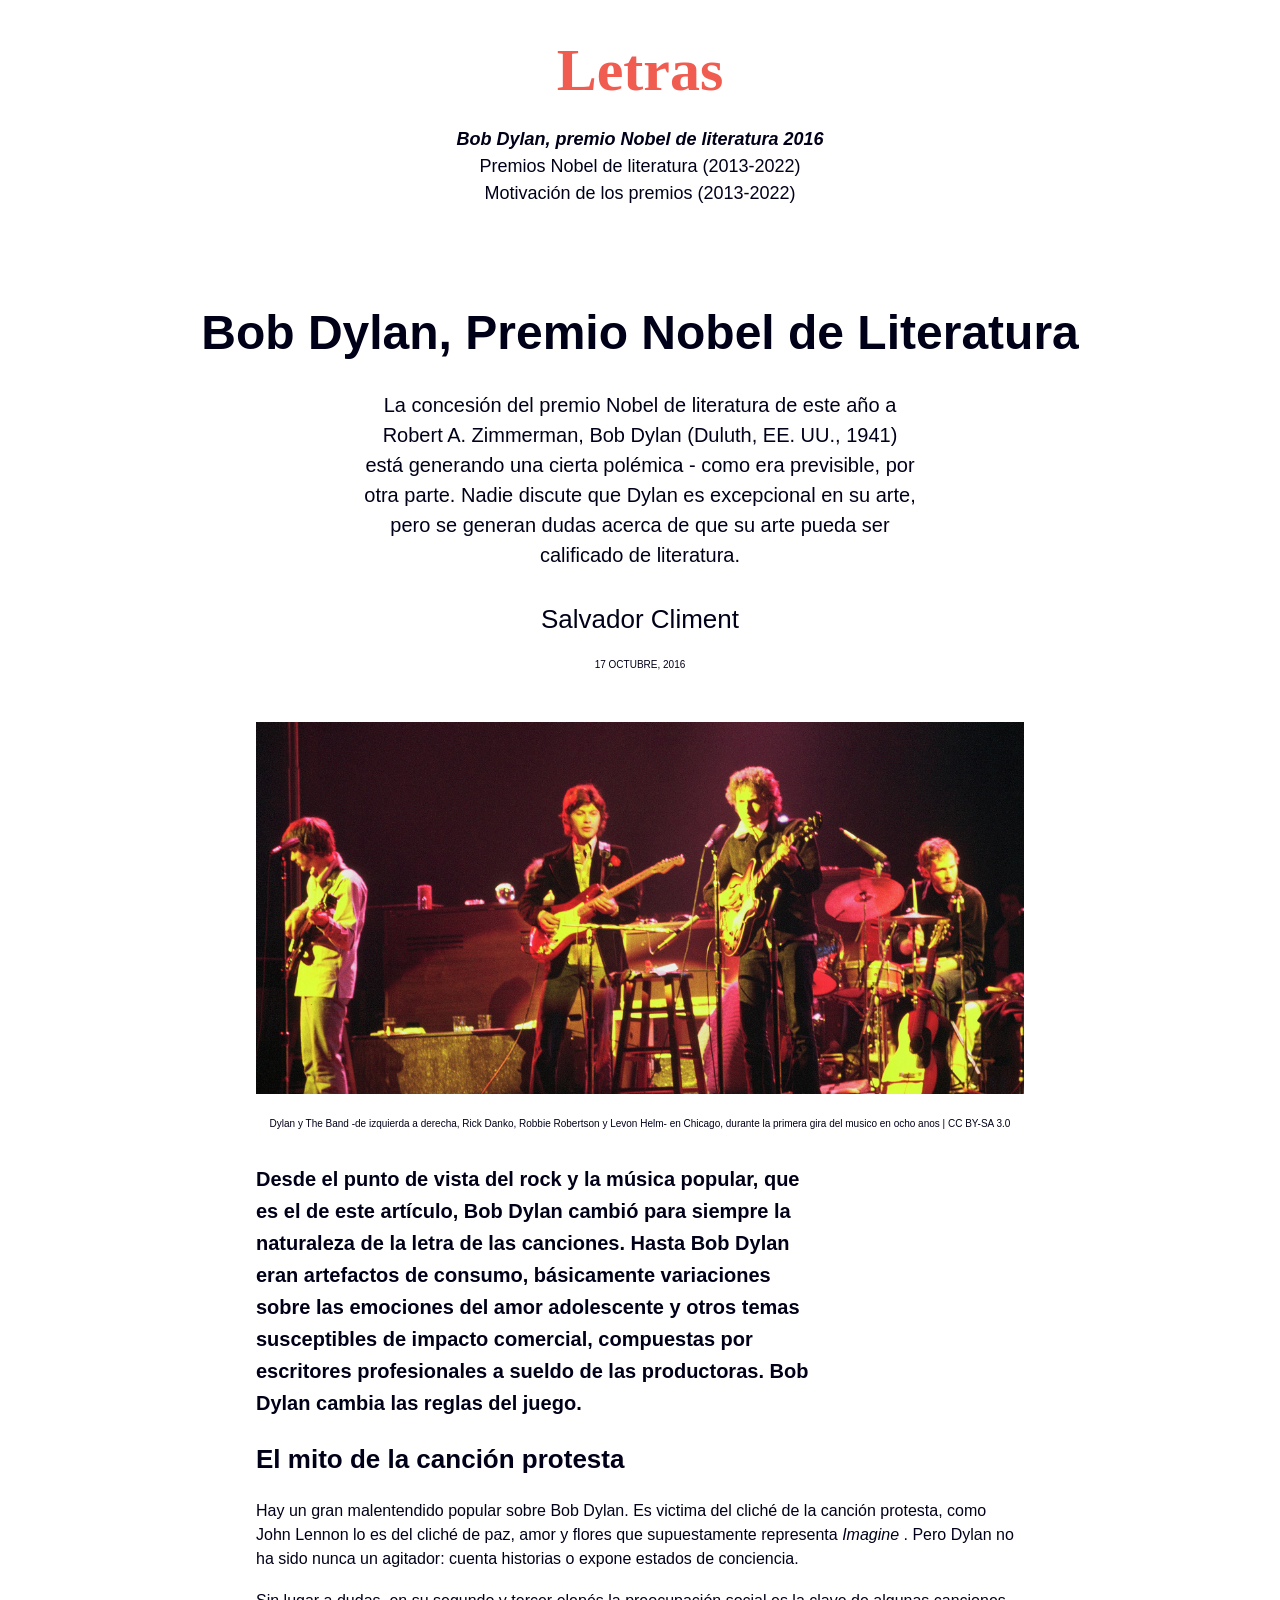
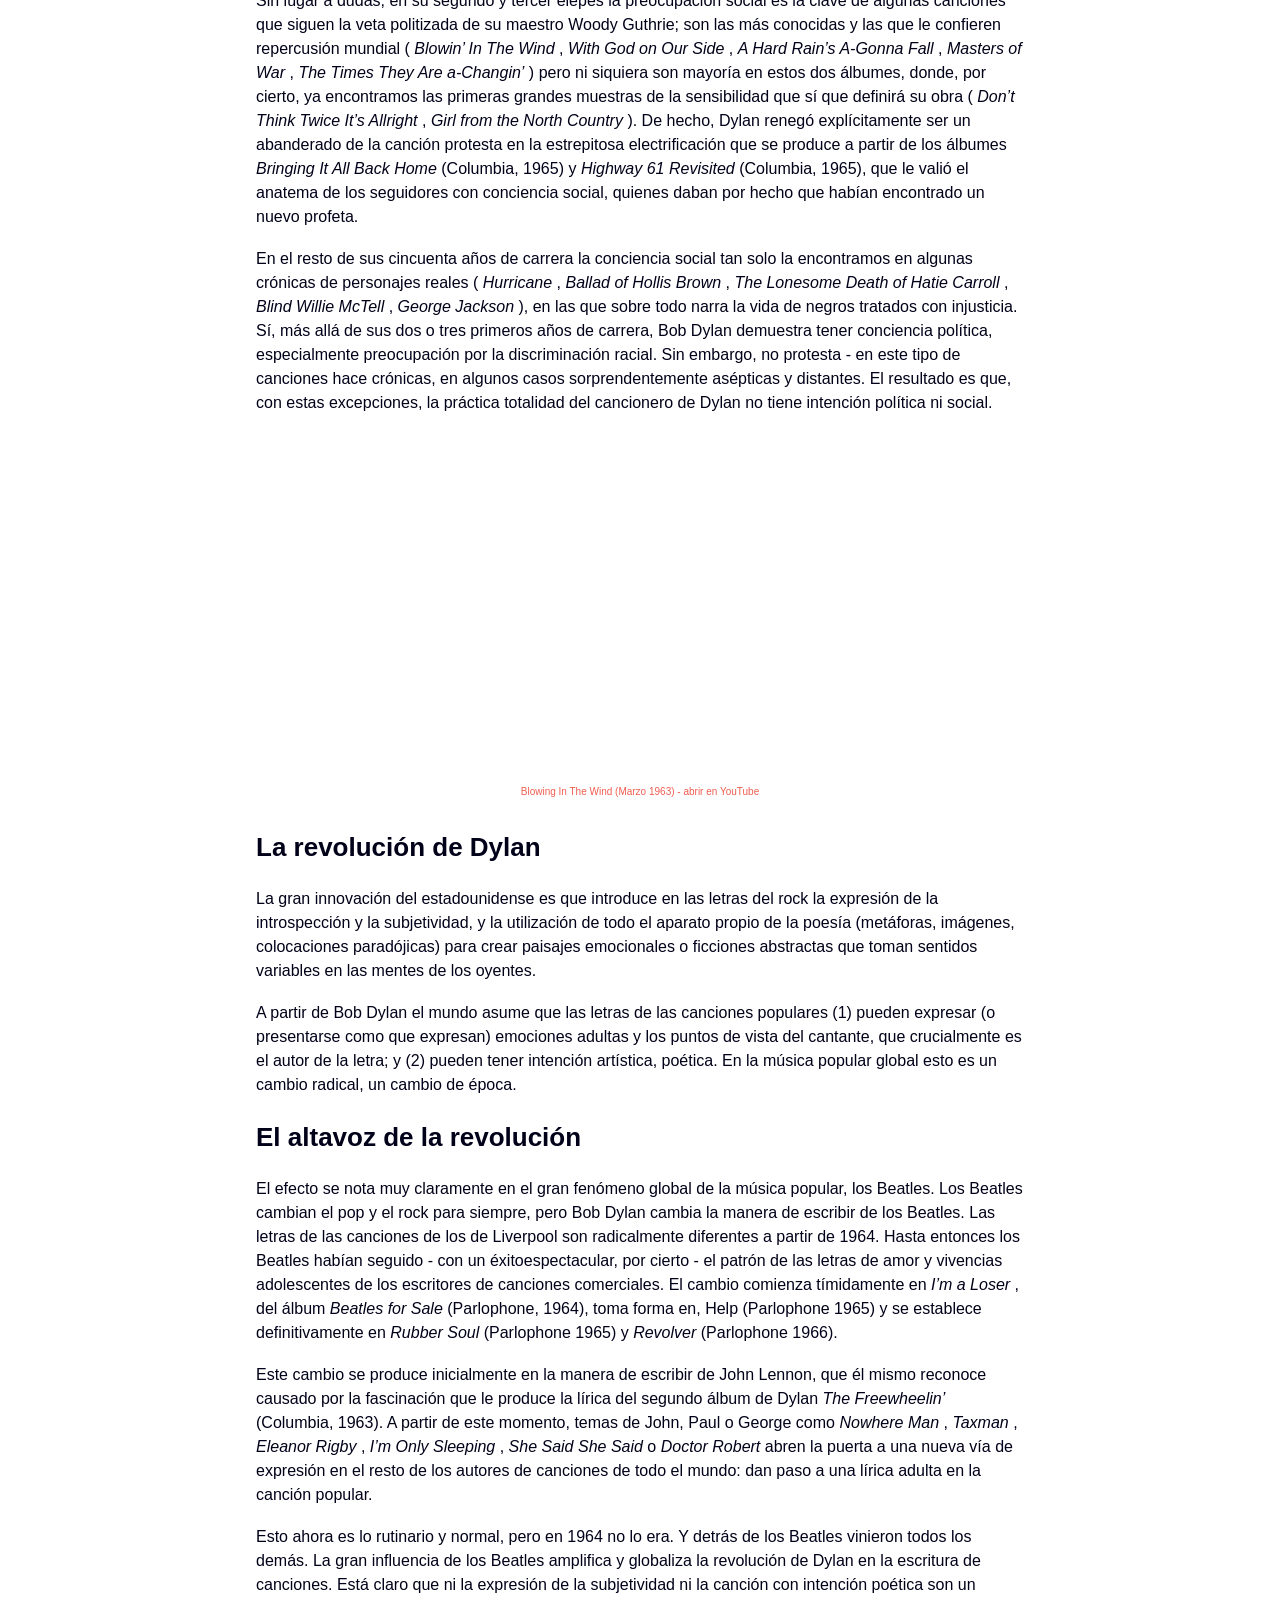
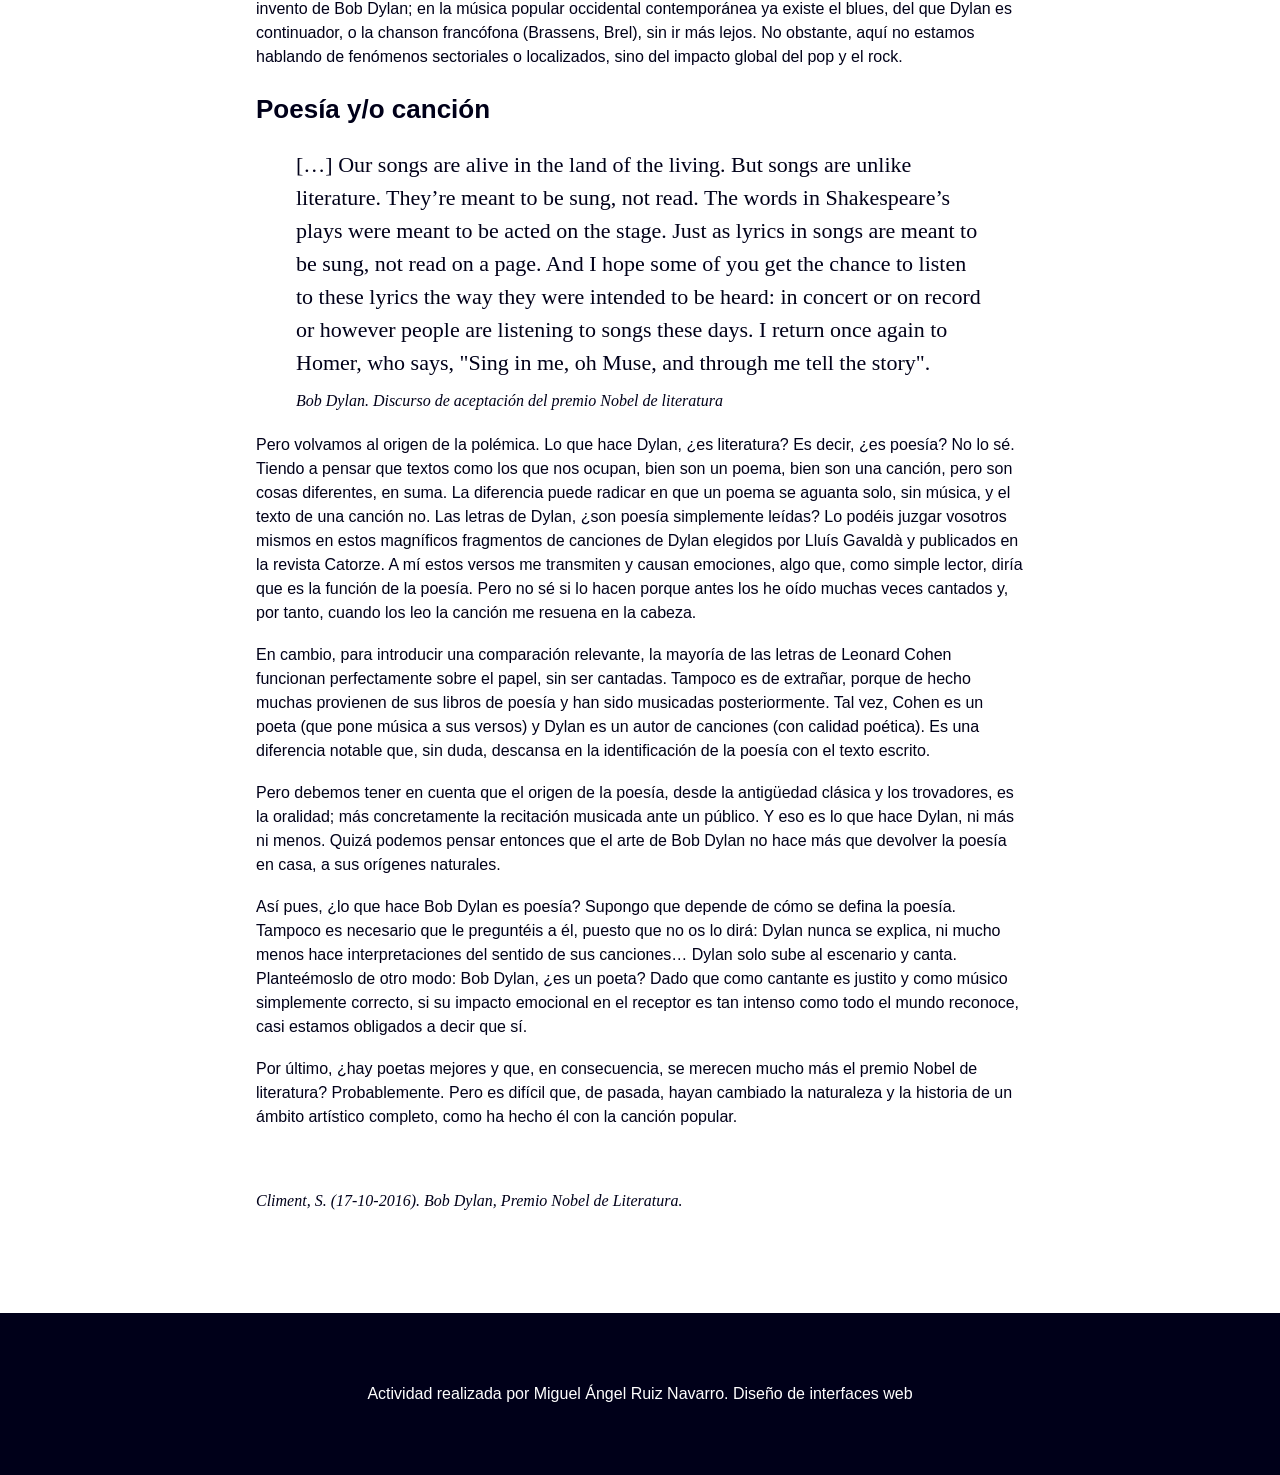
==== index.html @ 5be95d7d "Fix HTML syntax issues in index.html" ====
<!DOCTYPE html>
<html lang="es">
    <head>
        <meta charset="utf-8">
        <meta content="width=device-width, initial-scale=1.0" name="viewport">
        <title>Bob Dylan premio nobel de literatura</title>
        <link href="stylos.css" rel="stylesheet">
    </head>
    <body class="articulo">
        <header>
            <h1>
                <a href="index.html">Letras</a>
            </h1>

            <nav>
                <ul>
                    <li>
                        <a aria-current="page" class="activo" href="index.html">
                            Bob Dylan, premio Nobel de literatura 2016
                        </a>
                    </li>
                    <li>
                        <a href="listado-nobel-literatura.html">
                            Premios Nobel de literatura (2013-2022)
                        </a>
                    </li>
                    <li>
                        <a href="motivacion-premios.html">
                            Motivación de los premios (2013-2022)
                        </a>
                    </li>
                </ul>
            </nav>

            <h2>Bob Dylan, Premio Nobel de Literatura</h2>
        </header>

        <main>
            <p class="entradilla">
                La concesión del premio Nobel de literatura de este año a Robert A. Zimmerman, Bob
                Dylan (Duluth, EE. UU., 1941) está generando una cierta polémica  - como era
                previsible, por otra parte. Nadie discute que Dylan es excepcional en su arte, pero
                se generan dudas acerca de que su arte pueda ser calificado de literatura.
            </p>

            <p class="autor">
                Salvador Climent <time datetime="2016-10-17">17 octubre, 2016</time>
            </p>

            <img
                alt="Dylan y The Band"
                height="553"
                src="materiales1/img/Bob-Dylan-and-The-Band-1974.jpg"
                width="1140"
            >

            <p class="pie-media">
                Dylan y The Band -de izquierda a derecha, Rick Danko, Robbie Robertson y Levon Helm-
                en Chicago, durante la primera gira del musico en ocho anos | CC BY-SA 3.0
            </p>

            <p class="destacado">
                Desde el punto de vista del rock y la música popular, que es el de este artículo,
                Bob Dylan cambió para siempre la naturaleza de la letra de las canciones. Hasta Bob
                Dylan eran artefactos de consumo, básicamente variaciones sobre las emociones del
                amor adolescente y otros temas susceptibles de impacto comercial, compuestas por
                escritores profesionales a sueldo de las productoras. Bob Dylan cambia las reglas
                del juego.
            </p>

            <h2>El mito de la canción protesta</h2>

            <p>
                Hay un gran malentendido popular sobre Bob Dylan. Es victima del cliché de la
                canción protesta, como John Lennon lo es del cliché de paz, amor y flores que
                supuestamente representa <em>Imagine</em> . Pero Dylan no ha sido nunca un agitador:
                cuenta historias o expone estados de conciencia.
            </p>

            <p>
                Sin lugar a dudas, en su segundo y tercer elepés la preocupación social es la clave
                de algunas canciones que siguen la veta politizada de su maestro Woody Guthrie; son
                las más conocidas y las que le confieren repercusión mundial ( <em>Blowin’ In The
                Wind</em> , <em>With God on Our Side</em> , <em>A Hard Rain’s A-Gonna Fall</em> ,
                <em>Masters of War</em> , <em>The Times They Are a-Changin’</em> ) pero ni siquiera
                son mayoría en estos dos álbumes, donde, por cierto, ya encontramos las primeras
                grandes muestras de la sensibilidad que sí que definirá su obra ( <em>Don’t Think
                Twice It’s Allright</em> , <em>Girl from the North Country</em> ). De hecho, Dylan
                renegó explícitamente ser un abanderado de la canción protesta en la estrepitosa
                electrificación que se produce a partir de los álbumes <em>Bringing It All Back
                Home</em> (Columbia, 1965) y <em>Highway 61 Revisited</em> (Columbia, 1965), que le
                valió el anatema de los seguidores con conciencia social, quienes daban por hecho
                que habían encontrado un nuevo profeta.
            </p>

            <p>
                En el resto de sus cincuenta años de carrera la conciencia social tan solo la
                encontramos en algunas crónicas de personajes reales ( <em>Hurricane</em> ,
                <em>Ballad of Hollis Brown</em> , <em>The Lonesome Death of Hatie Carroll</em> ,
                <em>Blind Willie McTell</em> , <em>George Jackson</em> ), en las que sobre todo
                narra la vida de negros tratados con injusticia. Sí, más allá de sus dos o tres
                primeros años de carrera, Bob Dylan demuestra tener conciencia política,
                especialmente preocupación por la discriminación racial. Sin embargo, no protesta  -
                en este tipo de canciones hace crónicas, en algunos casos sorprendentemente
                asépticas y distantes. El resultado es que, con estas excepciones, la práctica
                totalidad del cancionero de Dylan no tiene intención política ni social.
            </p>

            <iframe
                allow="accelerometer; autoplay; clipboard-write; encrypted-media; gyroscope; picture-in-picture; web-share"
                allowfullscreen=""
                style="border: none;"
                height="315"
                referrerpolicy="strict-origin-when-cross-origin"
                src="https://www.youtube.com/embed/vWwgrjjIMXA"
                title="Blowing In The Wind (Marzo 1963)"
                width="560"
            >
            </iframe>

            <p class="pie-media">
                <a href="https://youtu.be/vWwgrjjIMXA">
                    Blowing In The Wind (Marzo 1963) - abrir en YouTube
                </a>
            </p>

            <h2>La revolución de Dylan</h2>

            <p>
                La gran innovación del estadounidense es que introduce en las letras del rock la
                expresión de la introspección y la subjetividad, y la utilización de todo el aparato
                propio de la poesía (metáforas, imágenes, colocaciones paradójicas) para crear
                paisajes emocionales o ficciones abstractas que toman sentidos variables en las
                mentes de los oyentes.
            </p>

            <p>
                A partir de Bob Dylan el mundo asume que las letras de las canciones populares (1)
                pueden expresar (o presentarse como que expresan) emociones adultas y los puntos de
                vista del cantante, que crucialmente es el autor de la letra; y (2) pueden tener
                intención artística, poética. En la música popular global esto es un cambio radical,
                un cambio de época.
            </p>

            <h2>El altavoz de la revolución</h2>

            <p>
                El efecto se nota muy claramente en el gran fenómeno global de la música popular,
                los Beatles. Los Beatles cambian el pop y el rock para siempre, pero Bob Dylan
                cambia la manera de escribir de los Beatles. Las letras de las canciones de los de
                Liverpool son radicalmente diferentes a partir de 1964. Hasta entonces los Beatles
                habían seguido  - con un éxitoespectacular, por cierto -  el patrón de las letras de
                amor y vivencias adolescentes de los escritores de canciones comerciales. El cambio
                comienza tímidamente en <em>I’m a Loser</em> , del álbum <em>Beatles for Sale</em>
                (Parlophone, 1964), toma forma en, Help (Parlophone 1965) y se establece
                definitivamente en <em>Rubber Soul</em> (Parlophone 1965) y <em>Revolver</em>
                (Parlophone 1966).
            </p>

            <p>
                Este cambio se produce inicialmente en la manera de escribir de John Lennon, que él
                mismo reconoce causado por la fascinación que le produce la lírica del segundo álbum
                de Dylan <em>The Freewheelin’</em> (Columbia, 1963). A partir de este momento, temas
                de John, Paul o George como <em>Nowhere Man</em> , <em>Taxman</em> , <em>Eleanor
                Rigby</em> , <em>I’m Only Sleeping</em> , <em>She Said She Said</em> o <em>Doctor
                Robert</em> abren la puerta a una nueva vía de expresión en el resto de los autores
                de canciones de todo el mundo: dan paso a una lírica adulta en la canción popular.
            </p>

            <p>
                Esto ahora es lo rutinario y normal, pero en 1964 no lo era. Y detrás de los Beatles
                vinieron todos los demás. La gran influencia de los Beatles amplifica y globaliza la
                revolución de Dylan en la escritura de canciones. Está claro que ni la expresión de
                la subjetividad ni la canción con intención poética son un invento de Bob Dylan; en
                la música popular occidental contemporánea ya existe el blues, del que Dylan es
                continuador, o la chanson francófona (Brassens, Brel), sin ir más lejos. No
                obstante, aquí no estamos hablando de fenómenos sectoriales o localizados, sino del
                impacto global del pop y el rock.
            </p>

            <h2>Poesía y/o canción</h2>

            <p class="cita">
                […] Our songs are alive in the land of the living. But songs are unlike literature.
                They’re meant to be sung, not read. The words in Shakespeare’s plays were meant to
                be acted on the stage. Just as lyrics in songs are meant to be sung, not read on a
                page. And I hope some of you get the chance to listen to these lyrics the way they
                were intended to be heard: in concert or on record or however people are listening
                to songs these days. I return once again to Homer, who says, "Sing in me, oh Muse,
                and through me tell the story".
            </p>

            <p class="firma-cita">
                Bob Dylan. Discurso de aceptación del premio Nobel de literatura
            </p>

            <p>
                Pero volvamos al origen de la polémica. Lo que hace Dylan, ¿es literatura? Es decir,
                ¿es poesía? No lo sé. Tiendo a pensar que textos como los que nos ocupan, bien son
                un poema, bien son una canción, pero son cosas diferentes, en suma. La diferencia
                puede radicar en que un poema se aguanta solo, sin música, y el texto de una canción
                no. Las letras de Dylan, ¿son poesía simplemente leídas? Lo podéis juzgar vosotros
                mismos en estos magníficos fragmentos de canciones de Dylan elegidos por Lluís
                Gavaldà y publicados en la revista Catorze. A mí estos versos me transmiten y causan
                emociones, algo que, como simple lector, diría que es la función de la poesía. Pero
                no sé si lo hacen porque antes los he oído muchas veces cantados y, por tanto,
                cuando los leo la canción me resuena en la cabeza.
            </p>

            <p>
                En cambio, para introducir una comparación relevante, la mayoría de las letras de
                Leonard Cohen funcionan perfectamente sobre el papel, sin ser cantadas. Tampoco es
                de extrañar, porque de hecho muchas provienen de sus libros de poesía y han sido
                musicadas posteriormente. Tal vez, Cohen es un poeta (que pone música a sus versos)
                y Dylan es un autor de canciones (con calidad poética). Es una diferencia notable
                que, sin duda, descansa en la identificación de la poesía con el texto escrito.
            </p>

            <p>
                Pero debemos tener en cuenta que el origen de la poesía, desde la antigüedad clásica
                y los trovadores, es la oralidad; más concretamente la recitación musicada ante un
                público. Y eso es lo que hace Dylan, ni más ni menos. Quizá podemos pensar entonces
                que el arte de Bob Dylan no hace más que devolver la poesía en casa, a sus orígenes
                naturales.
            </p>

            <p>
                Así pues, ¿lo que hace Bob Dylan es poesía? Supongo que depende de cómo se defina la
                poesía. Tampoco es necesario que le preguntéis a él, puesto que no os lo dirá: Dylan
                nunca se explica, ni mucho menos hace interpretaciones del sentido de sus canciones…
                Dylan solo sube al escenario y canta. Planteémoslo de otro modo: Bob Dylan, ¿es un
                poeta? Dado que como cantante es justito y como músico simplemente correcto, si su
                impacto emocional en el receptor es tan intenso como todo el mundo reconoce, casi
                estamos obligados a decir que sí.
            </p>

            <p>
                Por último, ¿hay poetas mejores y que, en consecuencia, se merecen mucho más el
                premio Nobel de literatura? Probablemente. Pero es difícil que, de pasada, hayan
                cambiado la naturaleza y la historia de un ámbito artístico completo, como ha hecho
                él con la canción popular.
            </p>

            <p class="referencia">
                Climent, S. (17-10-2016). Bob Dylan, Premio Nobel de Literatura.
            </p>
        </main>

        <footer>
            <p>Actividad realizada por Miguel Ángel Ruiz Navarro. Diseño de interfaces web</p>
        </footer>
    </body>
</html>
---- stylos.css ----
/* Letras. Hoja comun para los tres HTML.
   Colores y tipografias indicados en textos1.pdf. */
* { box-sizing: border-box; }
/*Aqui se ponen las variables de color para poder utilizarlo en el desarrollo del css y si hay que cambiarlo se hace solo aqui
*/
:root {
  --tinta: rgb(0, 0, 25);
  --coral: rgb(240, 93, 80);
  --gris: rgba(0, 0, 25, .5);
}
/* Aqui se configuran los estilos generales de la pagina dentro del cuerpo*/
body {
  margin: 0;
  color: var(--tinta);
  background: white;
  font-family: Helvetica, Arial, sans-serif;
  font-size: 20px;
}
/* Aqui se configuran los hipervinculos dandole color y tamaño*/
a { color: var(--coral); text-decoration: none; }
a:hover { color: rgba(240, 93, 80, .5); }
a:focus-visible { outline: 2px solid var(--coral); outline-offset: 4px; }
/* Cabecera y menu compartidos. estilos para la cabecera  incluyendo la estructura , tipografia y los menus de navegacion
 comunes de las 3 paginas html */
header { text-align: center; padding: 36px 20px 0; }
header h1 {
  font-family: Georgia, 'Times New Roman', Times, serif;
  font-size: 60px;
  margin: 0 0 24px;
  line-height: 1.15;
  color: var(--coral);
}
header nav ul { list-style: none; margin: 0; padding: 0; }
header nav li { margin: 6px 0; font-size: 18px; }
header nav a { color: var(--tinta); }
header nav a:hover { color: rgba(0, 0, 25, .5); }
header nav .activo { font-weight: 700; font-style: italic; }
header h2 { font-size: 48px; margin: 100px 0 28px; line-height: 1.2; }
header p { margin: 0 0 26px; }
header p:last-child { font-size: 12px; margin-bottom: 0; }
/* Columna central: 60% en escritorio, con limite de lectura. */
main { width: 60%; max-width: 1140px; margin: 58px auto 0; }
.fuente { font-size: 16px; text-align: center; margin: 54px 0 0; }
/* Pie en el flujo, nunca fijo ni superpuesto al texto. */
footer {
  margin-top: 100px;
  padding: 72px 20px;
  color: white;
  background: var(--tinta);
  font-size: 16px;
  text-align: center;
}
footer p { margin: 0; }
footer a { color: white; }
footer a:hover { color: var(--coral); }
footer .credito-icono { font-size: 12px; margin-top: 28px; }
/* Listado. El primer elemento de cada lista es el idioma. */
.listado main nav { width: 590px; max-width: 100%; margin: auto; }
.listado main ul { margin: 0; padding-left: 78px; list-style: square; }
.listado main li { margin: 10px 0; }
.listado main li strong { font-size: 26px; color: var(--gris); }
.listado main li:first-child {
  position: relative;
  list-style: none;
  margin-left: -40px;
  color: var(--gris);
  font-size: 26px;
  font-weight: 700;
}
/* Se usa el icono ORIGINAL incluido en el ZIP, no una imitacion. */
.listado main li:first-child::before {
  content: '';
  position: absolute;
  left: -38px;
  top: 0;
  width: 30px;
  height: 25px;
  background: url('materiales1/img/idioma.png') center / contain no-repeat;
}
.listado .fuente { margin-top: 58px; }
/* Motivaciones: nombre sans-serif; solo la cita cambia a serifa. */
.motivaciones main h3 { font-size: 26px; margin: 28px 0; }
.motivaciones main h3:first-child { margin-top: 0; }
.motivaciones main h3 + p { margin: 0 0 28px 40px; line-height: 1.45; }
.motivaciones main strong { color: var(--gris); font-size: 26px; }
q { font-size: 24px; font-family: Georgia, 'Times New Roman', Times, serif; font-style: italic; quotes: '«' '»'; }
/* Articulo: entrada corta, foto en proporcion real y cuerpo normal. */
.articulo main { margin-top: 22px; font-size: 16px; line-height: 1.5; }
.articulo main p { margin: 0 0 18px; }
.articulo .entradilla { width: 72%; margin: 0 auto 30px; font-size: 20px; text-align: center; }
.articulo .autor { text-align: center; font-size: 26px; margin: 0 auto 50px; }
.autor time { display: block; font-size: 10px; text-transform: uppercase; margin-top: 18px; }
.articulo main img { display: block; width: 100%; height: auto; }
.articulo main .pie-media { font-size: 10px; text-align: center; margin: 22px 0 32px; }
.articulo main .destacado { font-size: 20px; font-weight: 700; width: 74%; line-height: 1.6; }
.articulo main h2 { font-size: 26px; line-height: 1.3; margin: 24px 0 22px; }
.articulo iframe { display: block; width: 560px; max-width: 100%; height: auto; aspect-ratio: 16 / 9; border: 0; margin: 32px auto 0; }
.articulo main .cita { margin: 0 40px 10px; font-family: Georgia, 'Times New Roman', Times, serif; font-size: 22px; }
.articulo main .firma-cita { margin: 0 40px 20px; font-family: Georgia, 'Times New Roman', Times, serif; font-style: italic; }
.articulo main .referencia { margin-top: 60px; font-family: Georgia, 'Times New Roman', Times, serif; font-style: italic; }
/* Adaptacion a movil: no reduce el texto a una miniatura. */
@media (max-width: 900px) {
  body { font-size: 16px; }
  q { font-size: 18px; }
  header { padding-top: 24px; }
  header h1 { font-size: 46px; }
  header nav li { font-size: 14px; }
  header h2 { font-size: 32px; margin-top: 64px; }
  main { width: calc(100% - 40px); margin-top: 40px; }
  .motivaciones main h3 { font-size: 22px; }
  .motivaciones main strong, .listado main li strong, .listado main li:first-child { font-size: 20px; }
  .articulo .entradilla, .articulo main .destacado { width: 100%; font-size: 18px; }
  .articulo main .cita { font-size: 18px; margin-left: 16px; margin-right: 16px; }
  footer { font-size: 13px; padding: 40px 20px; margin-top: 70px; }
}
@media (max-width: 420px) {
  header h2 { font-size: 27px; }
  .motivaciones main h3 + p { margin-left: 16px; }
  .listado main ul { padding-left: 48px; }
  .listado main li:first-child { margin-left: -12px; }
}
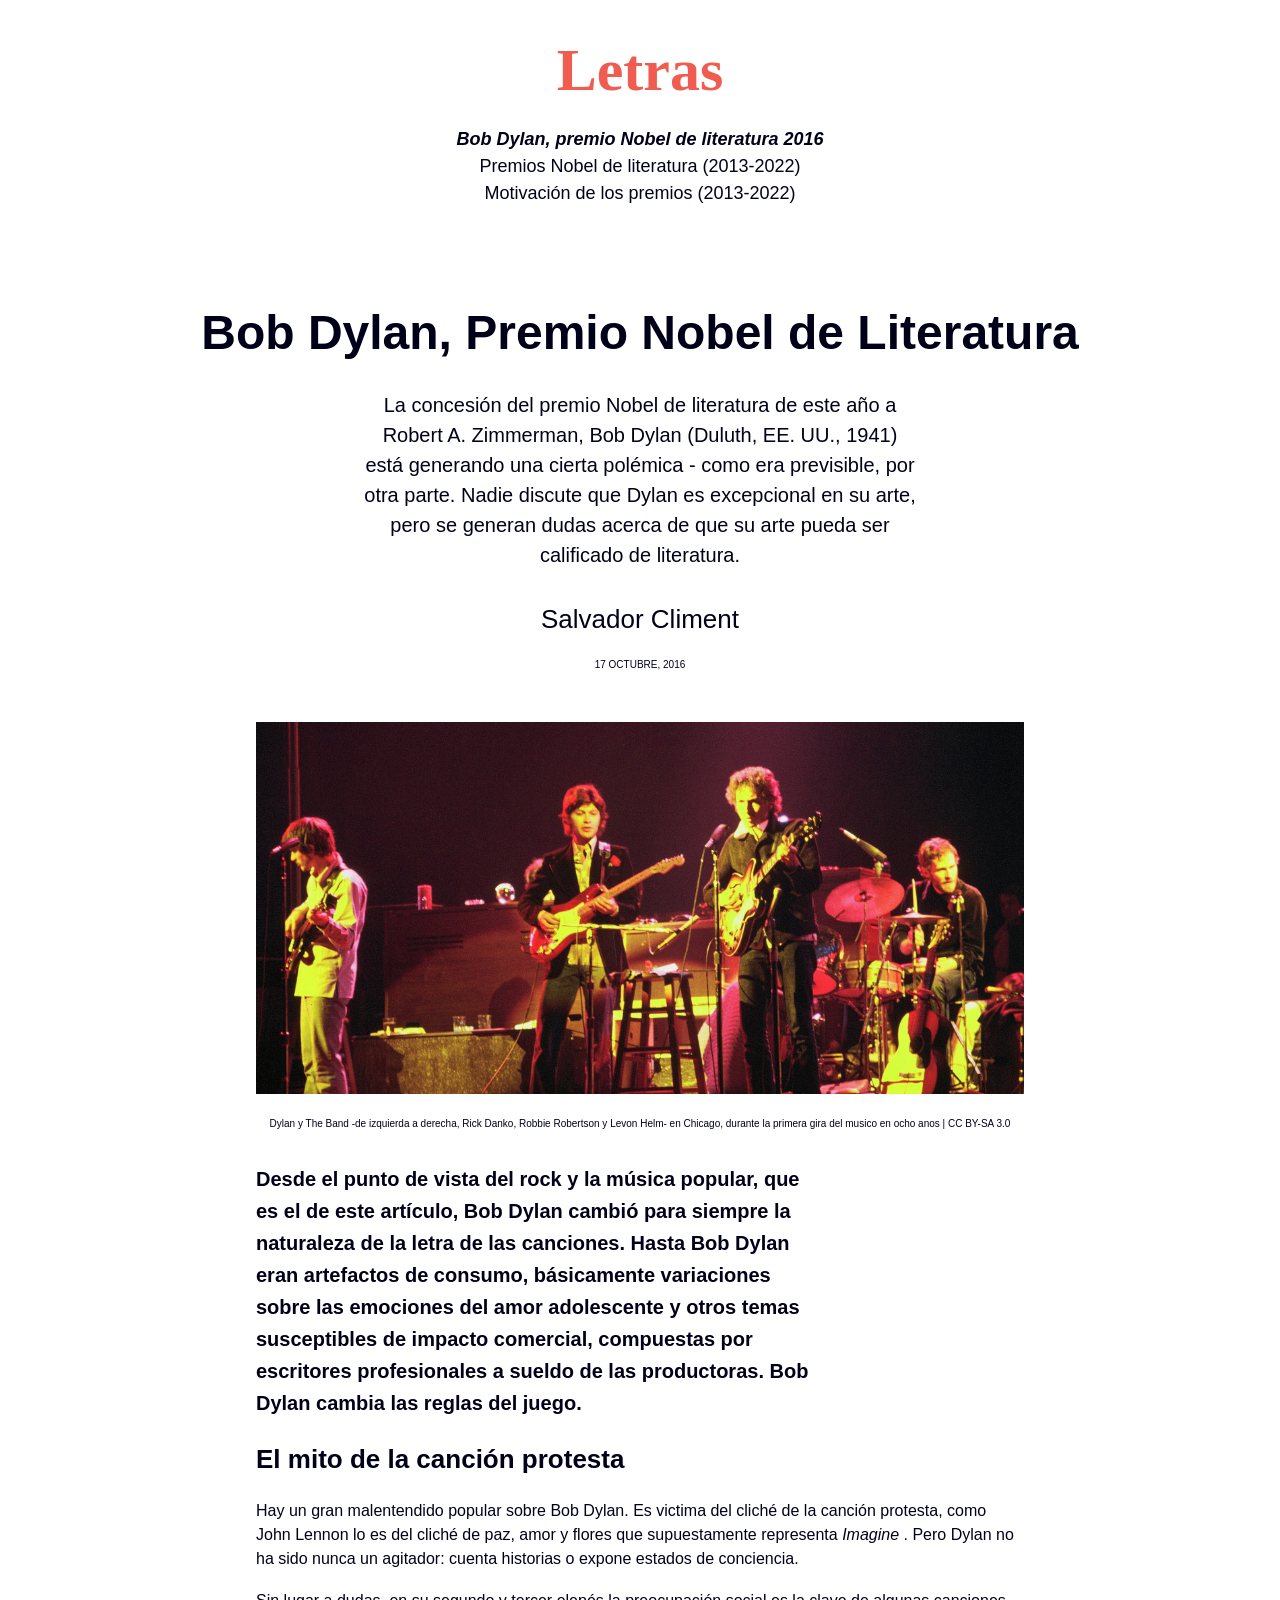
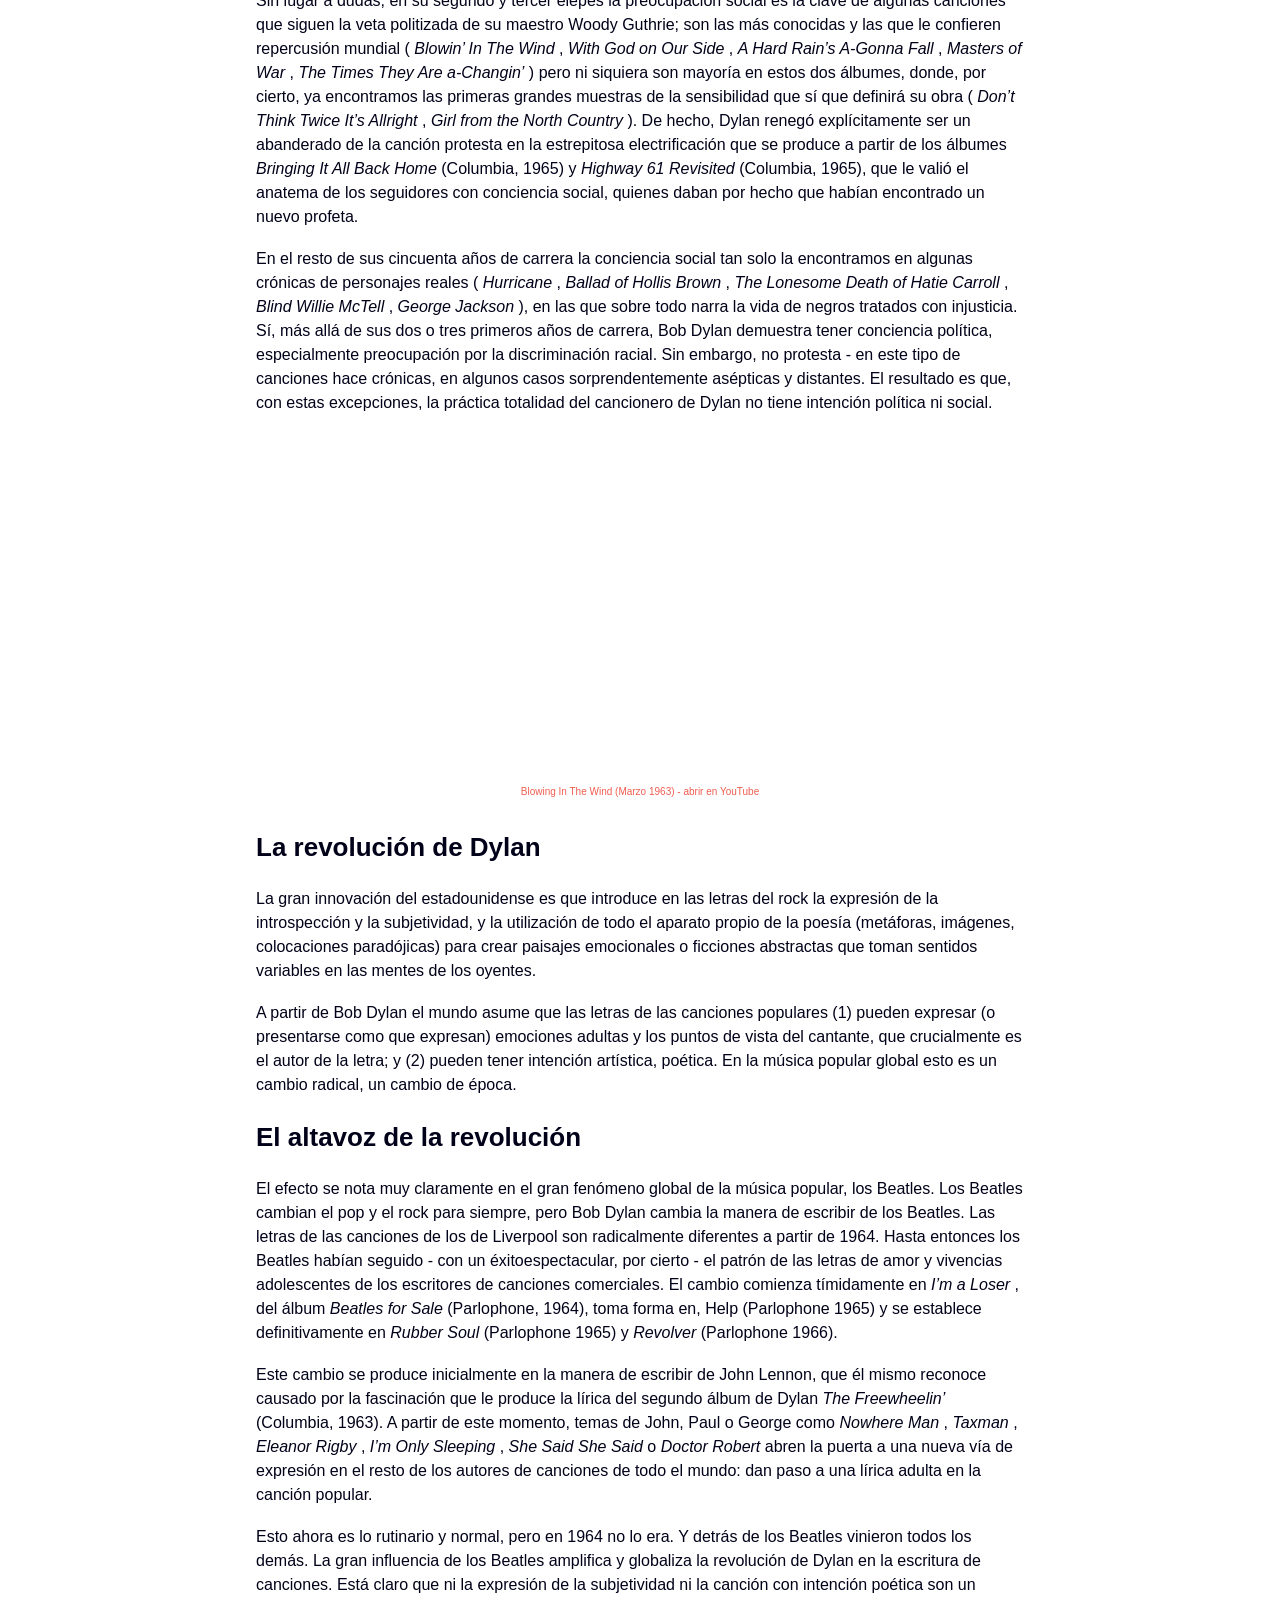
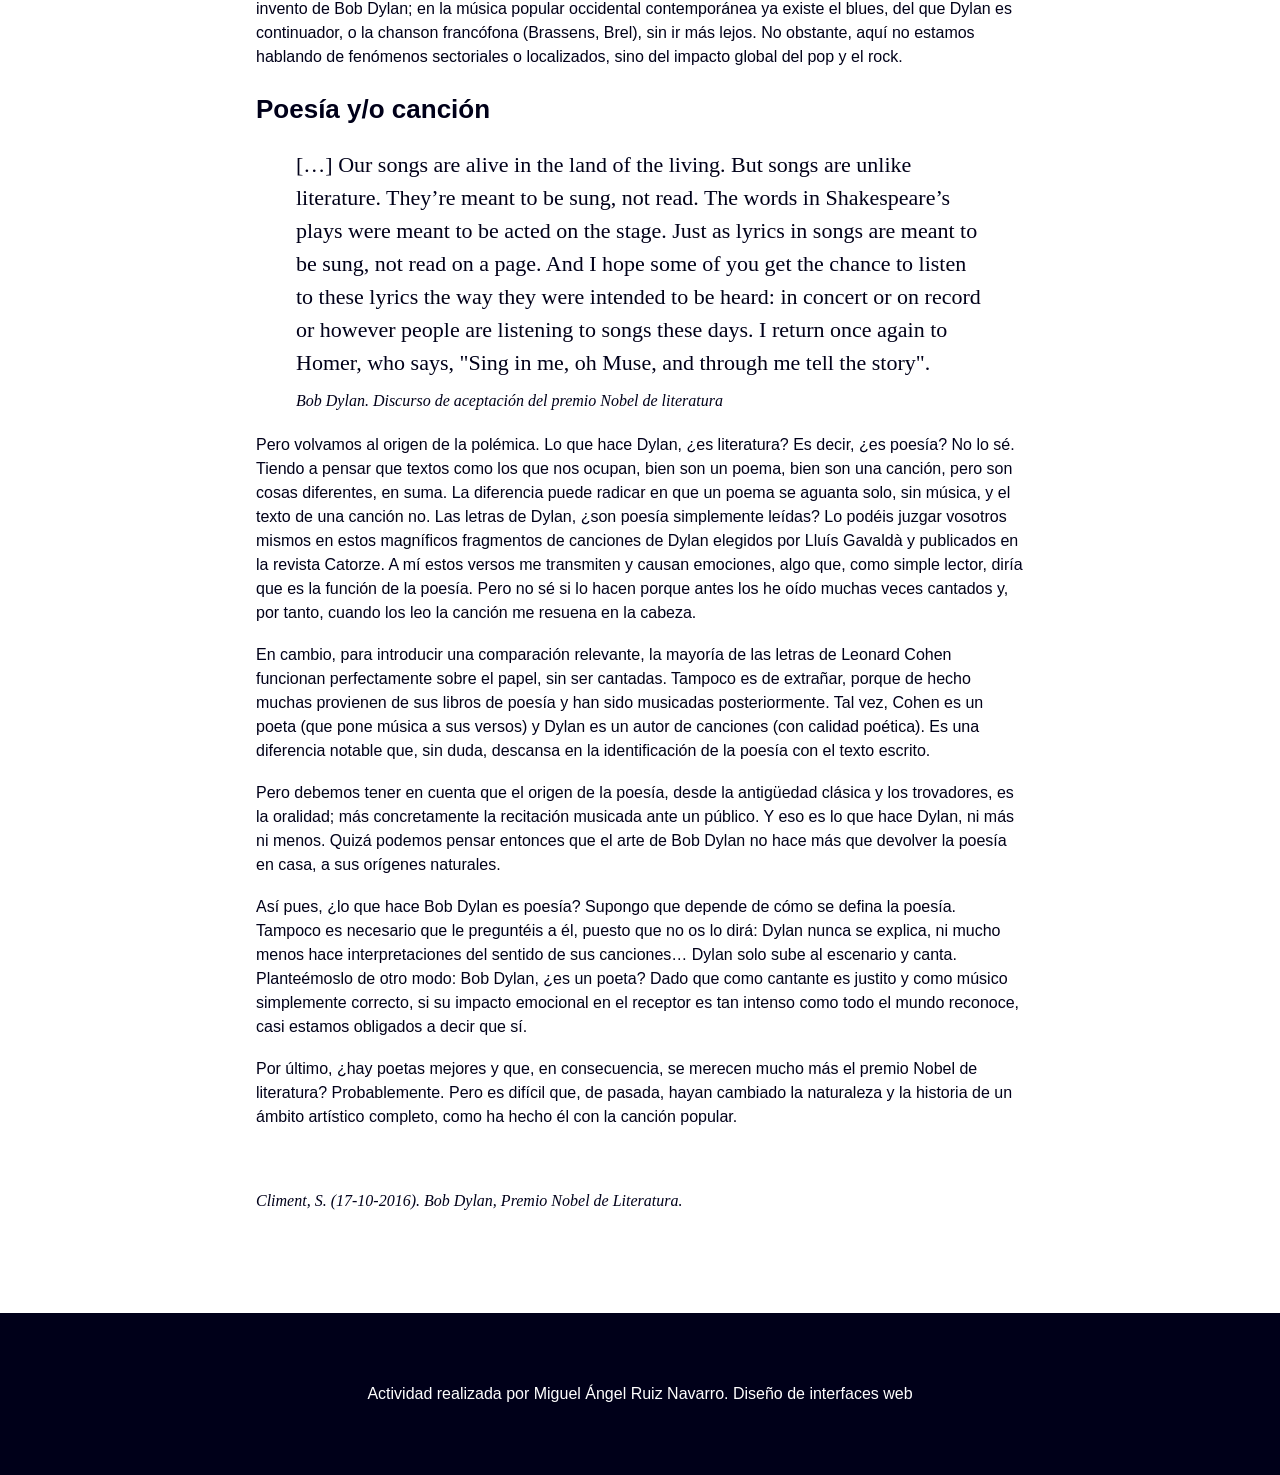
==== commit dd1bc259: "Update index.html" ====
--- a/index.html
+++ b/index.html
@@ -6,7 +6,10 @@
         <title>Bob Dylan premio nobel de literatura</title>
         <link href="stylos.css" rel="stylesheet">
     </head>
+    <!-- Aqui va todo el contenido visible de la pagina-->
     <body class="articulo">
+        <!-- Aqui esta la cabecera de la pagina dandole importancia con el h1 jerarquicamente a la estructura e incliye
+        el bloque de navegacion que organiza los enlaces del menu en listas -->
         <header>
             <h1>
                 <a href="index.html">Letras</a>
@@ -34,7 +37,7 @@
 
             <h2>Bob Dylan, Premio Nobel de Literatura</h2>
         </header>
-
+        <!-- Contenido Principal -->
         <main>
             <p class="entradilla">
                 La concesión del premio Nobel de literatura de este año a Robert A. Zimmerman, Bob
@@ -56,7 +59,8 @@
 
             <p class="pie-media">
                 Dylan y The Band -de izquierda a derecha, Rick Danko, Robbie Robertson y Levon Helm-
-                en Chicago, durante la primera gira del musico en ocho anos | CC BY-SA 3.0
+                en Chicago, durante la primera gira del musico en ocho anos 
+                <span class="rojo">| CC BY-SA 3.0 </span>
             </p>
 
             <p class="destacado">
--- a/stylos.css
+++ b/stylos.css
@@ -30,6 +30,7 @@
   line-height: 1.15;
   color: var(--coral);
 }
+/* Aqui empiezan los estilos del menu */
 header nav ul { list-style: none; margin: 0; padding: 0; }
 header nav li { margin: 6px 0; font-size: 18px; }
 header nav a { color: var(--tinta); }
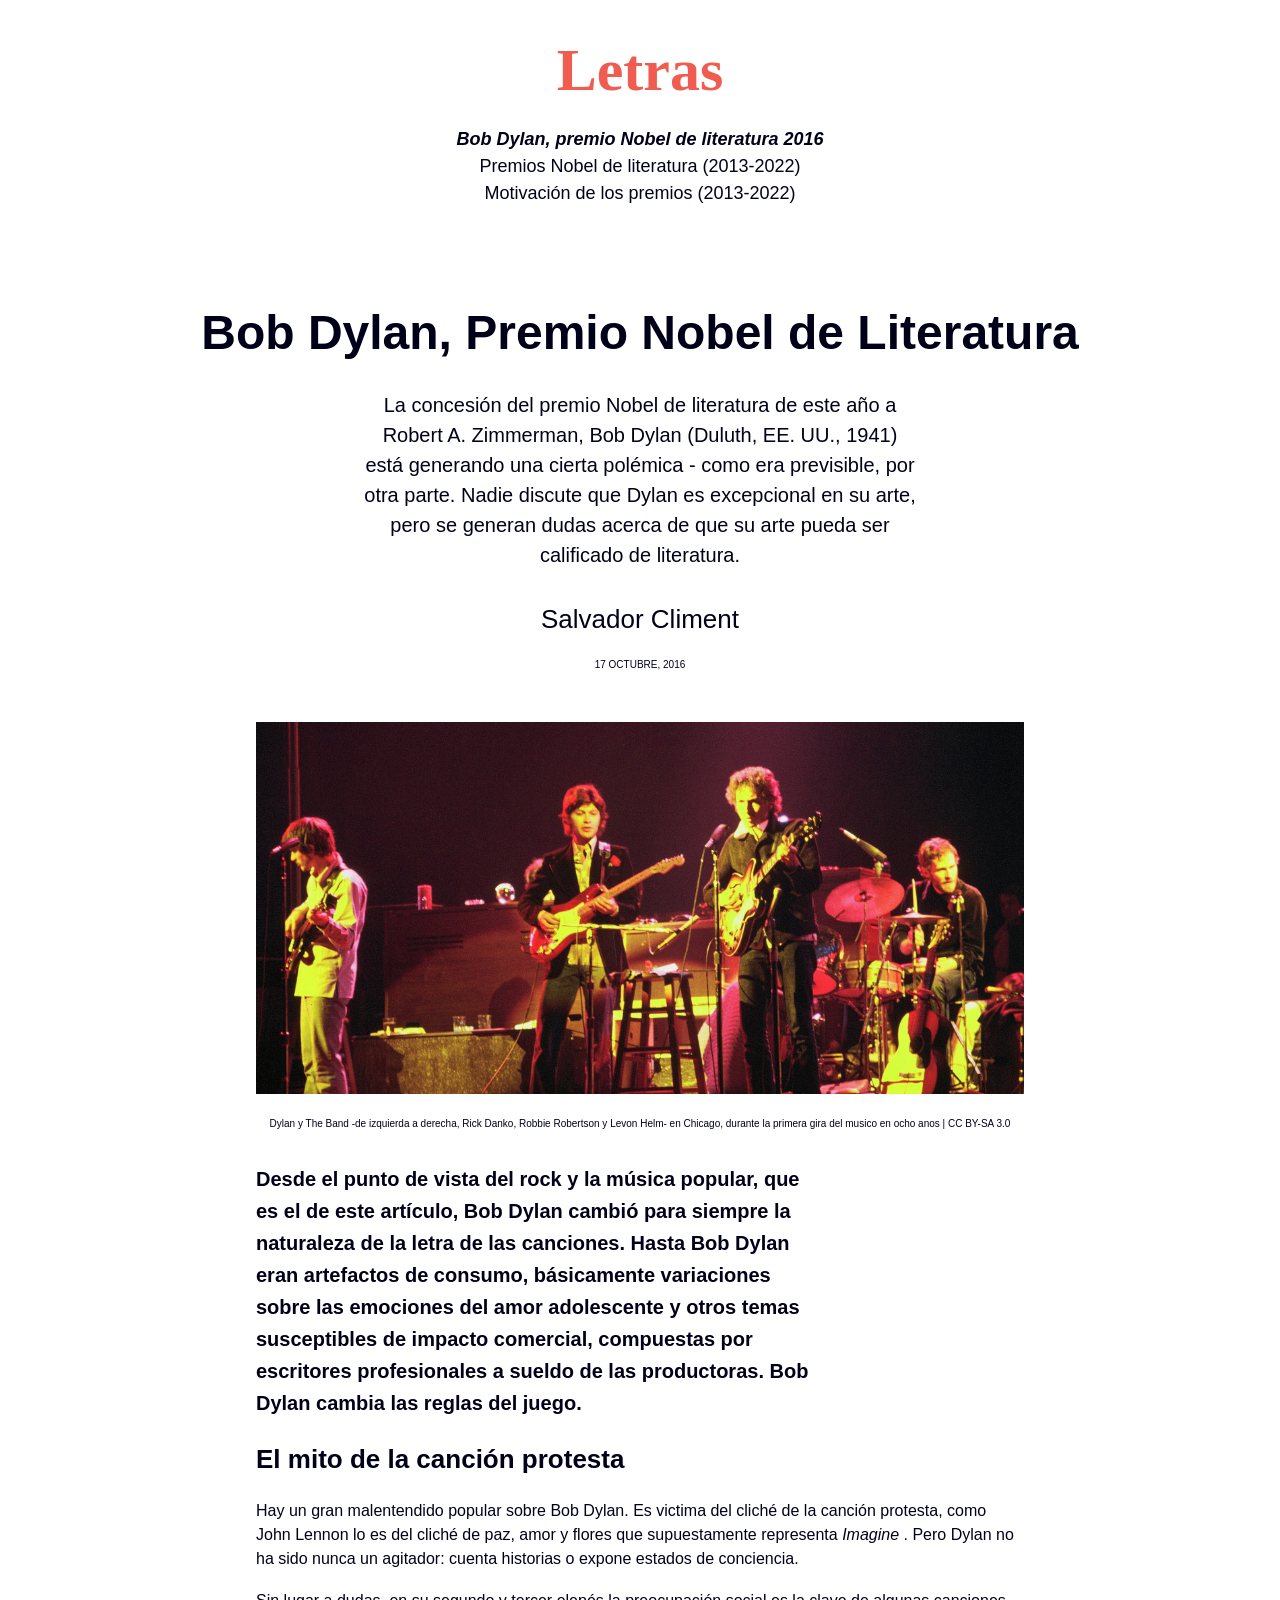
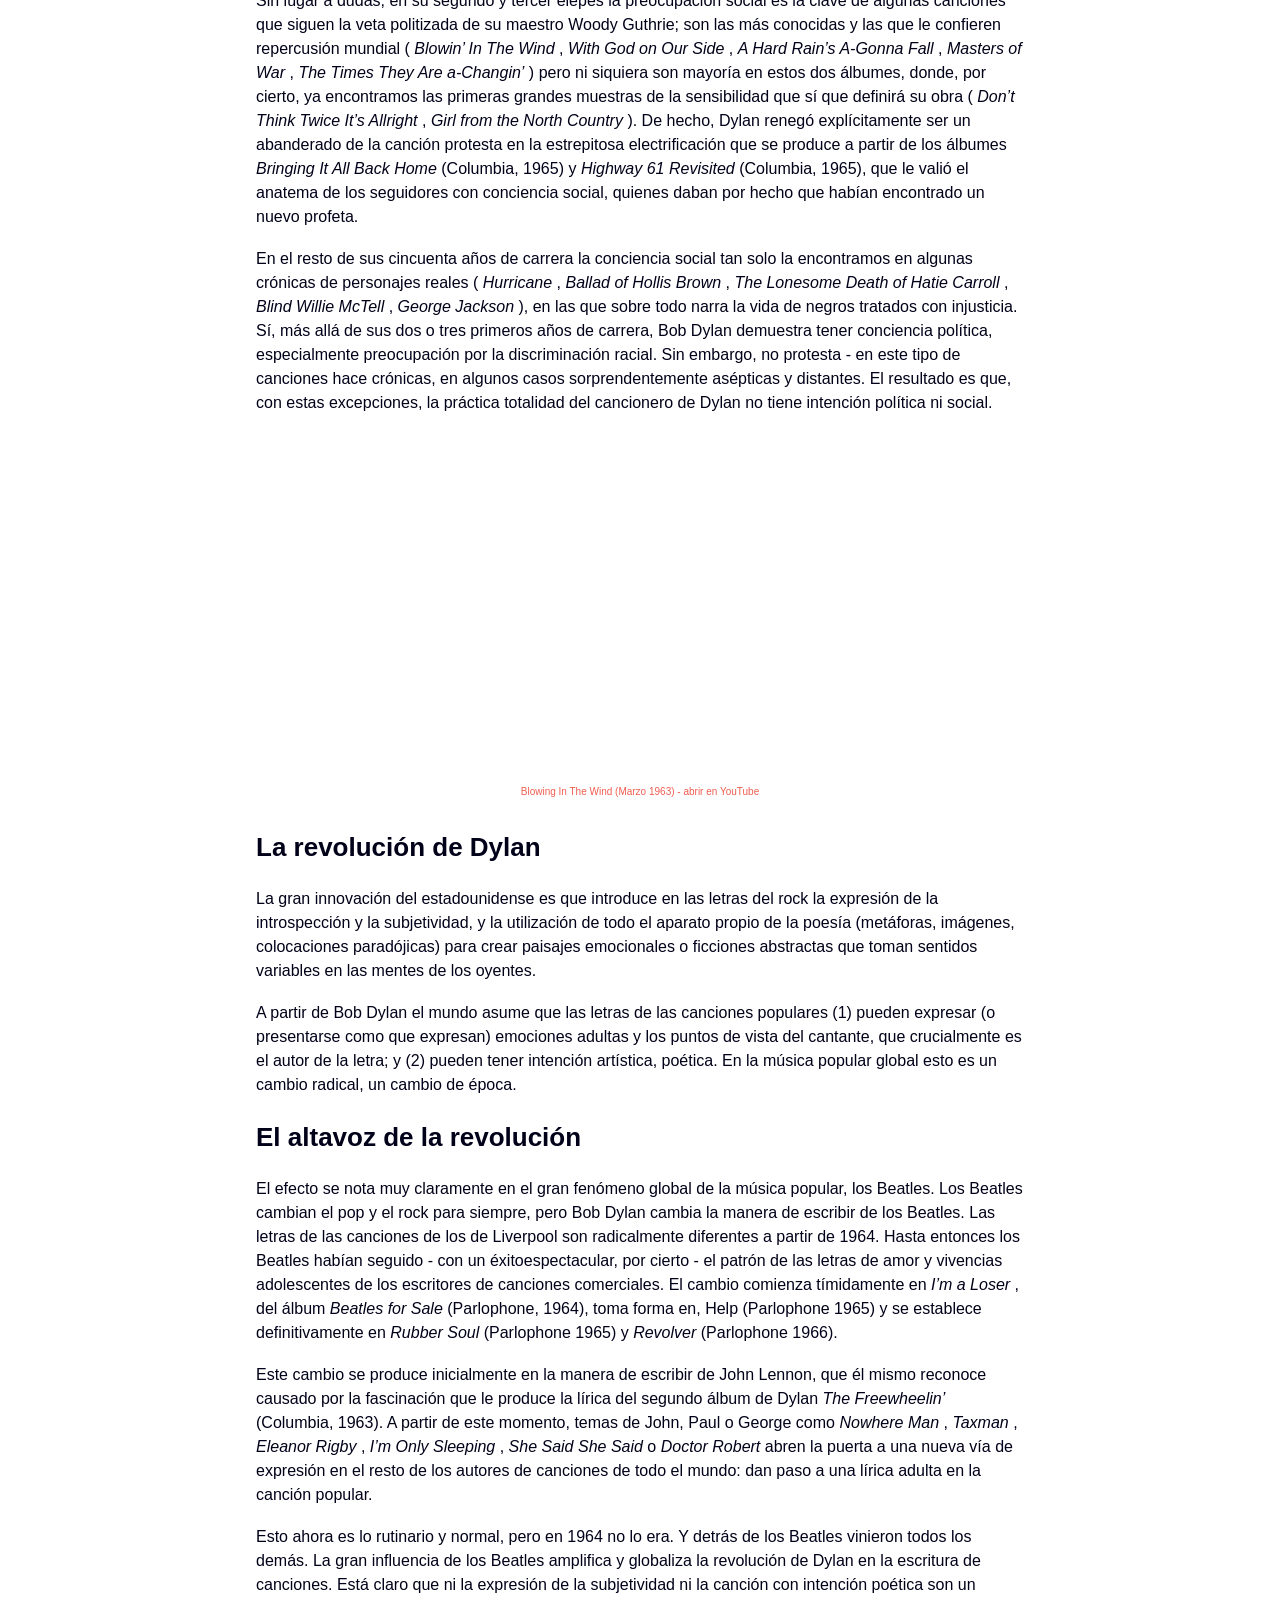
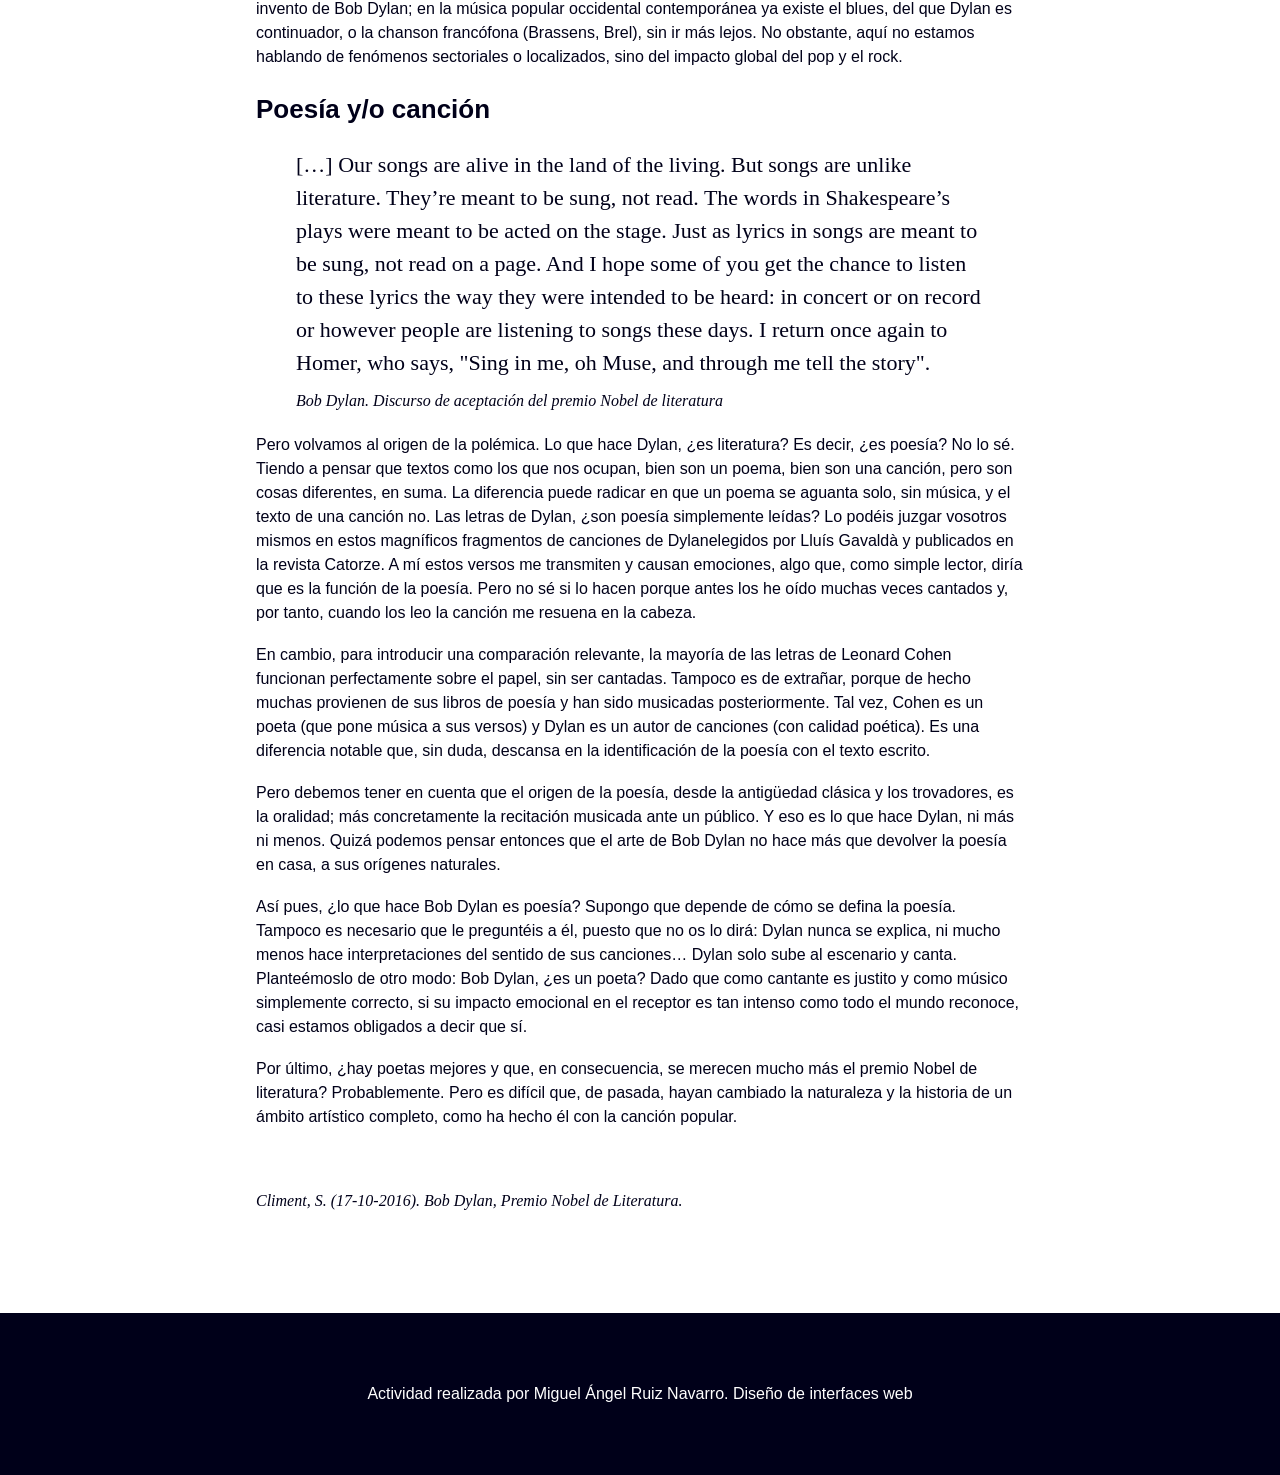
==== commit 8c2f7f3c: "Highlight text with span element in index.html Added HTML span element with class 'rojo' to highligh" ====
--- a/index.html
+++ b/index.html
@@ -204,7 +204,7 @@
                 un poema, bien son una canción, pero son cosas diferentes, en suma. La diferencia
                 puede radicar en que un poema se aguanta solo, sin música, y el texto de una canción
                 no. Las letras de Dylan, ¿son poesía simplemente leídas? Lo podéis juzgar vosotros
-                mismos en estos magníficos fragmentos de canciones de Dylan elegidos por Lluís
+                mismos en estos magníficos <span class="rojo"> fragmentos de canciones de Dylan</span>elegidos por Lluís
                 Gavaldà y publicados en la revista Catorze. A mí estos versos me transmiten y causan
                 emociones, algo que, como simple lector, diría que es la función de la poesía. Pero
                 no sé si lo hacen porque antes los he oído muchas veces cantados y, por tanto,
--- a/stylos.css
+++ b/stylos.css
@@ -99,6 +99,11 @@
 .articulo main .cita { margin: 0 40px 10px; font-family: Georgia, 'Times New Roman', Times, serif; font-size: 22px; }
 .articulo main .firma-cita { margin: 0 40px 20px; font-family: Georgia, 'Times New Roman', Times, serif; font-style: italic; }
 .articulo main .referencia { margin-top: 60px; font-family: Georgia, 'Times New Roman', Times, serif; font-style: italic; }
+.pie-media .rojo a {
+    color: rgb(240, 93, 80); /* Color solicitado */
+    text-decoration: none;     /* Quita el subrayado predeterminado del enlace */
+    font-weight: 600;
+}
 /* Adaptacion a movil: no reduce el texto a una miniatura. */
 @media (max-width: 900px) {
   body { font-size: 16px; }
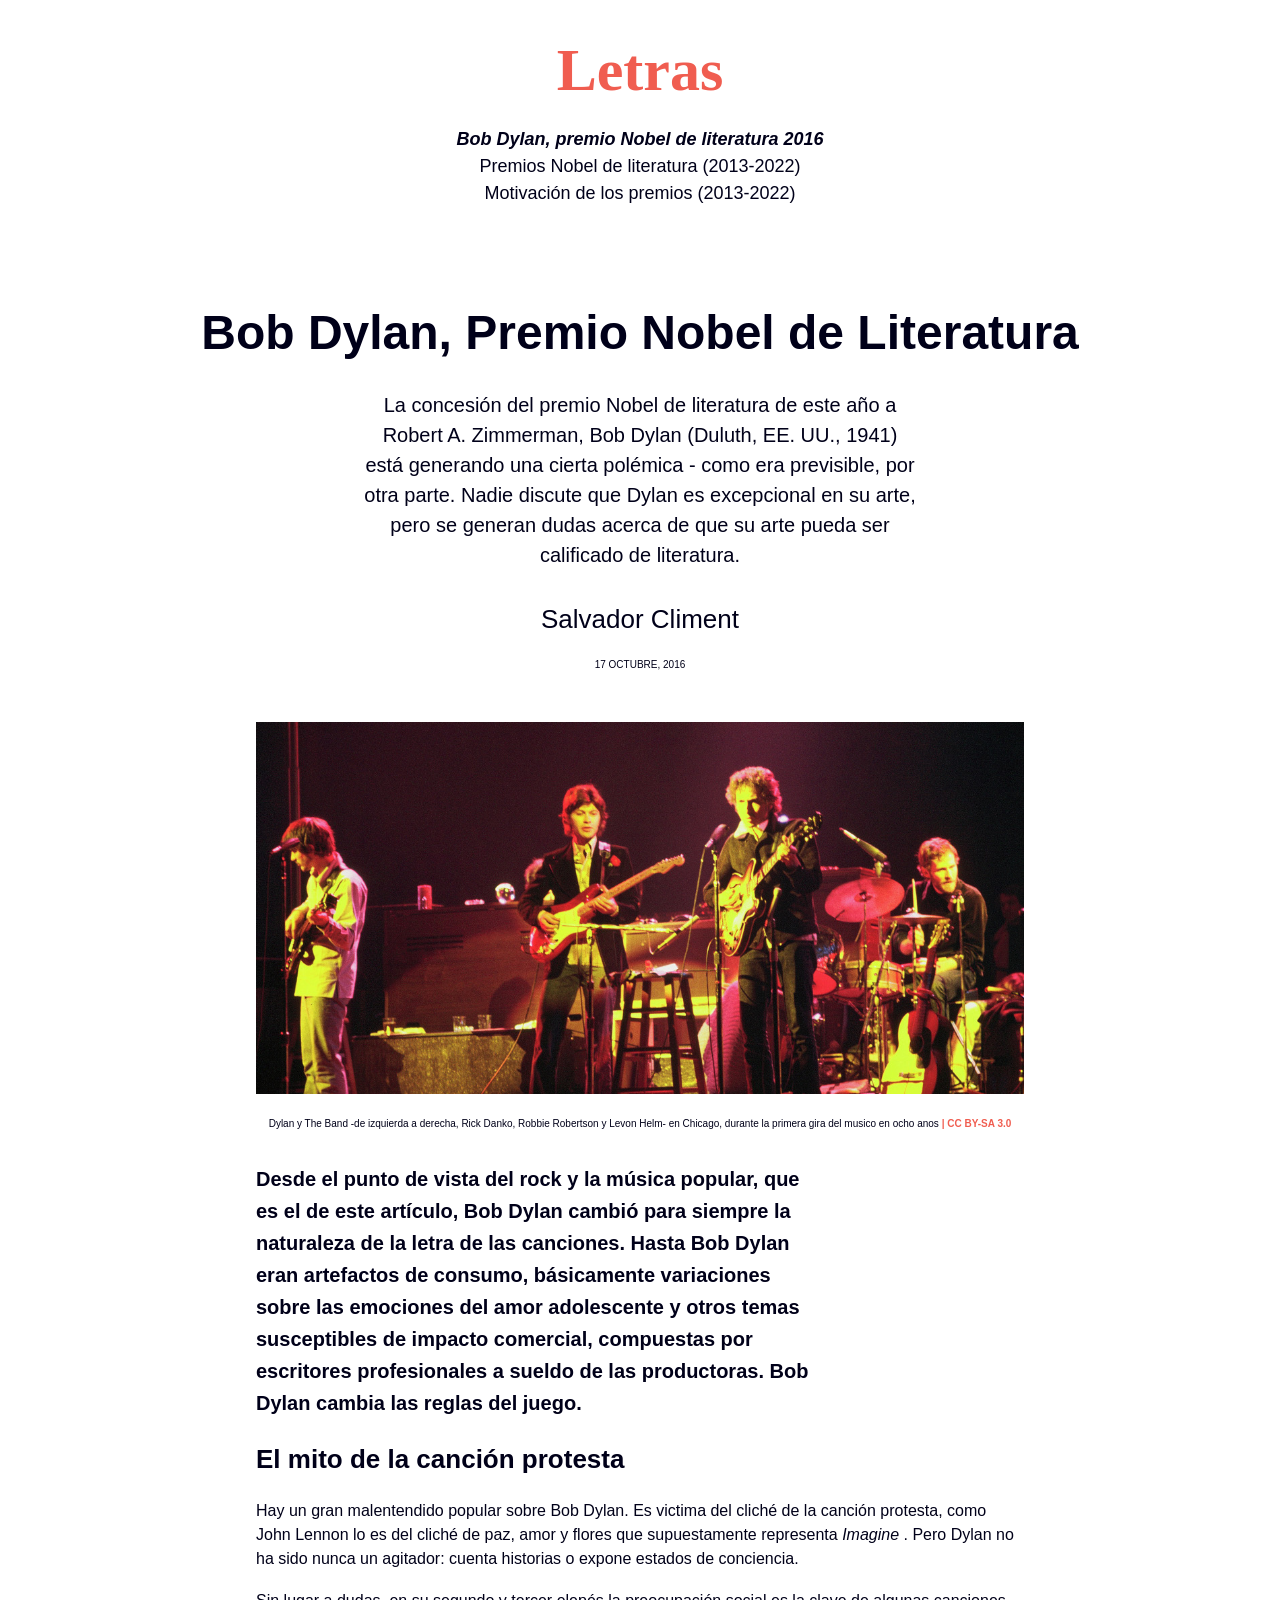
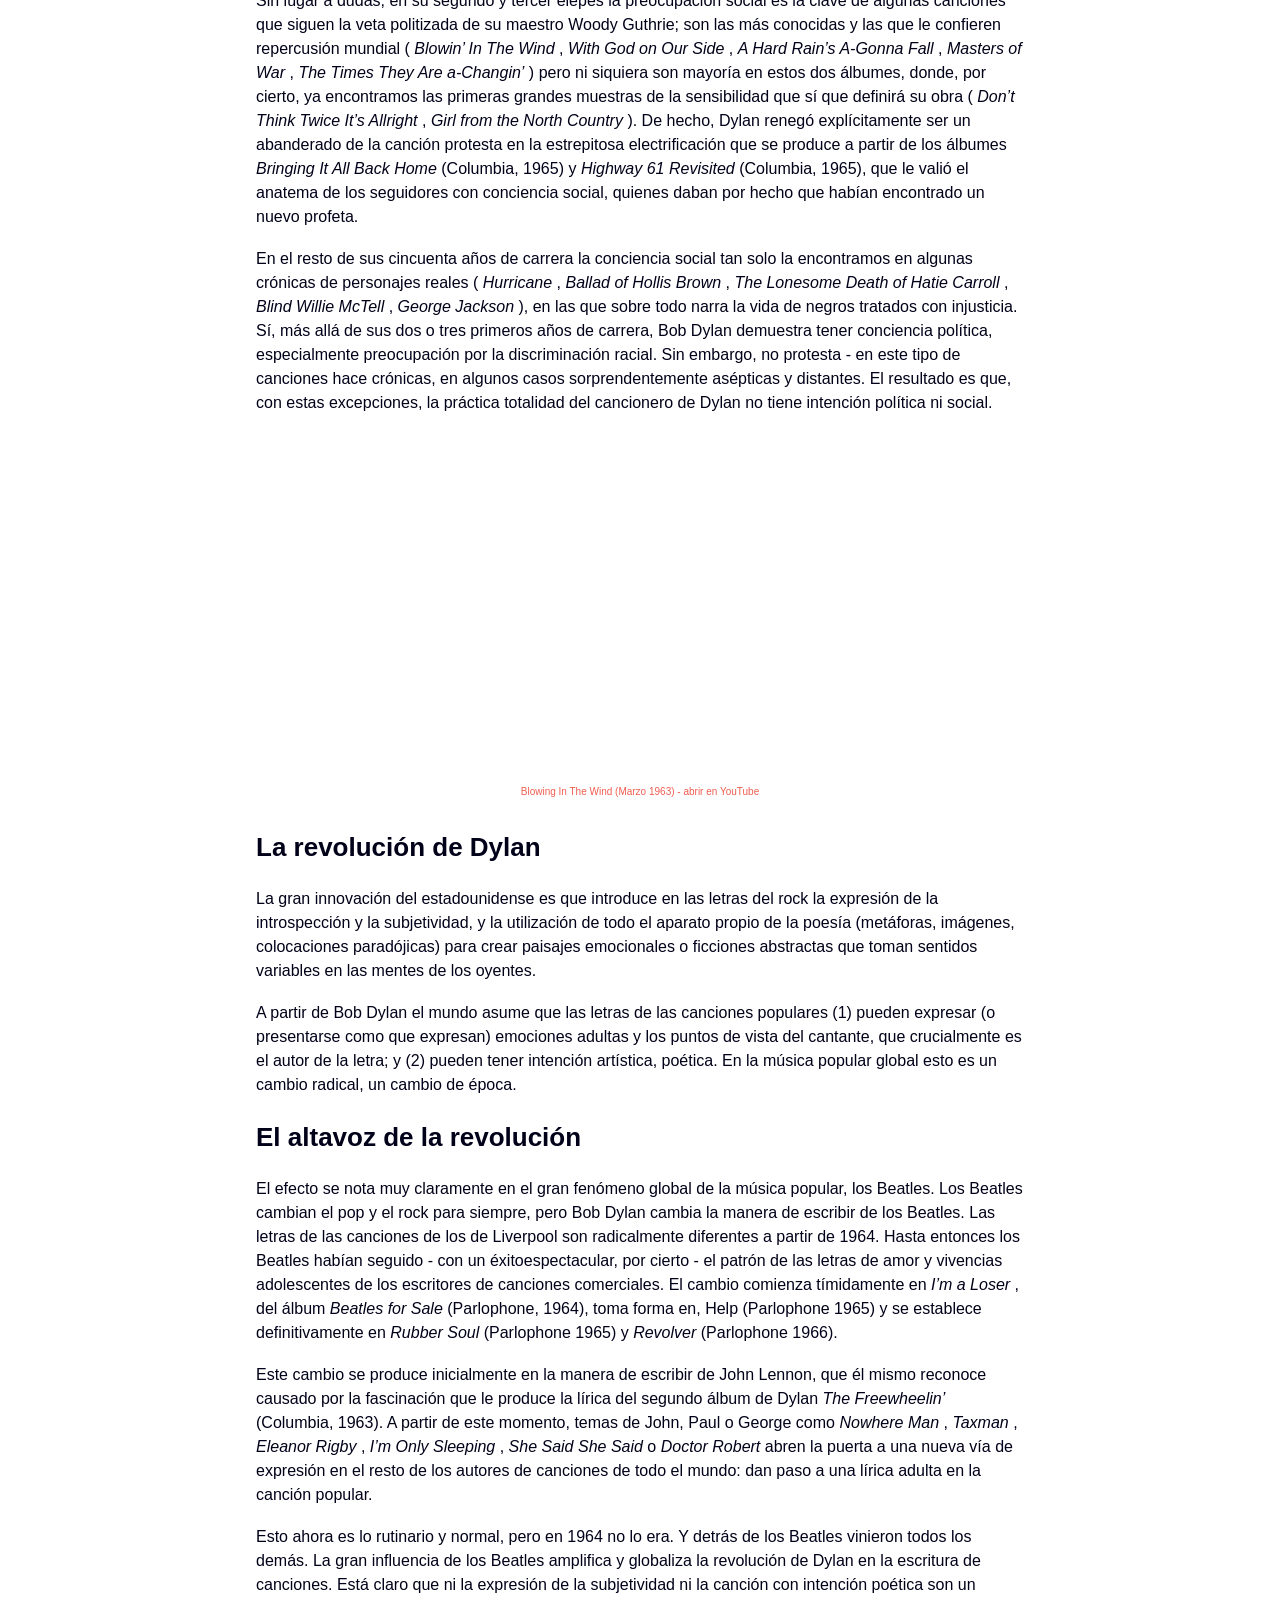
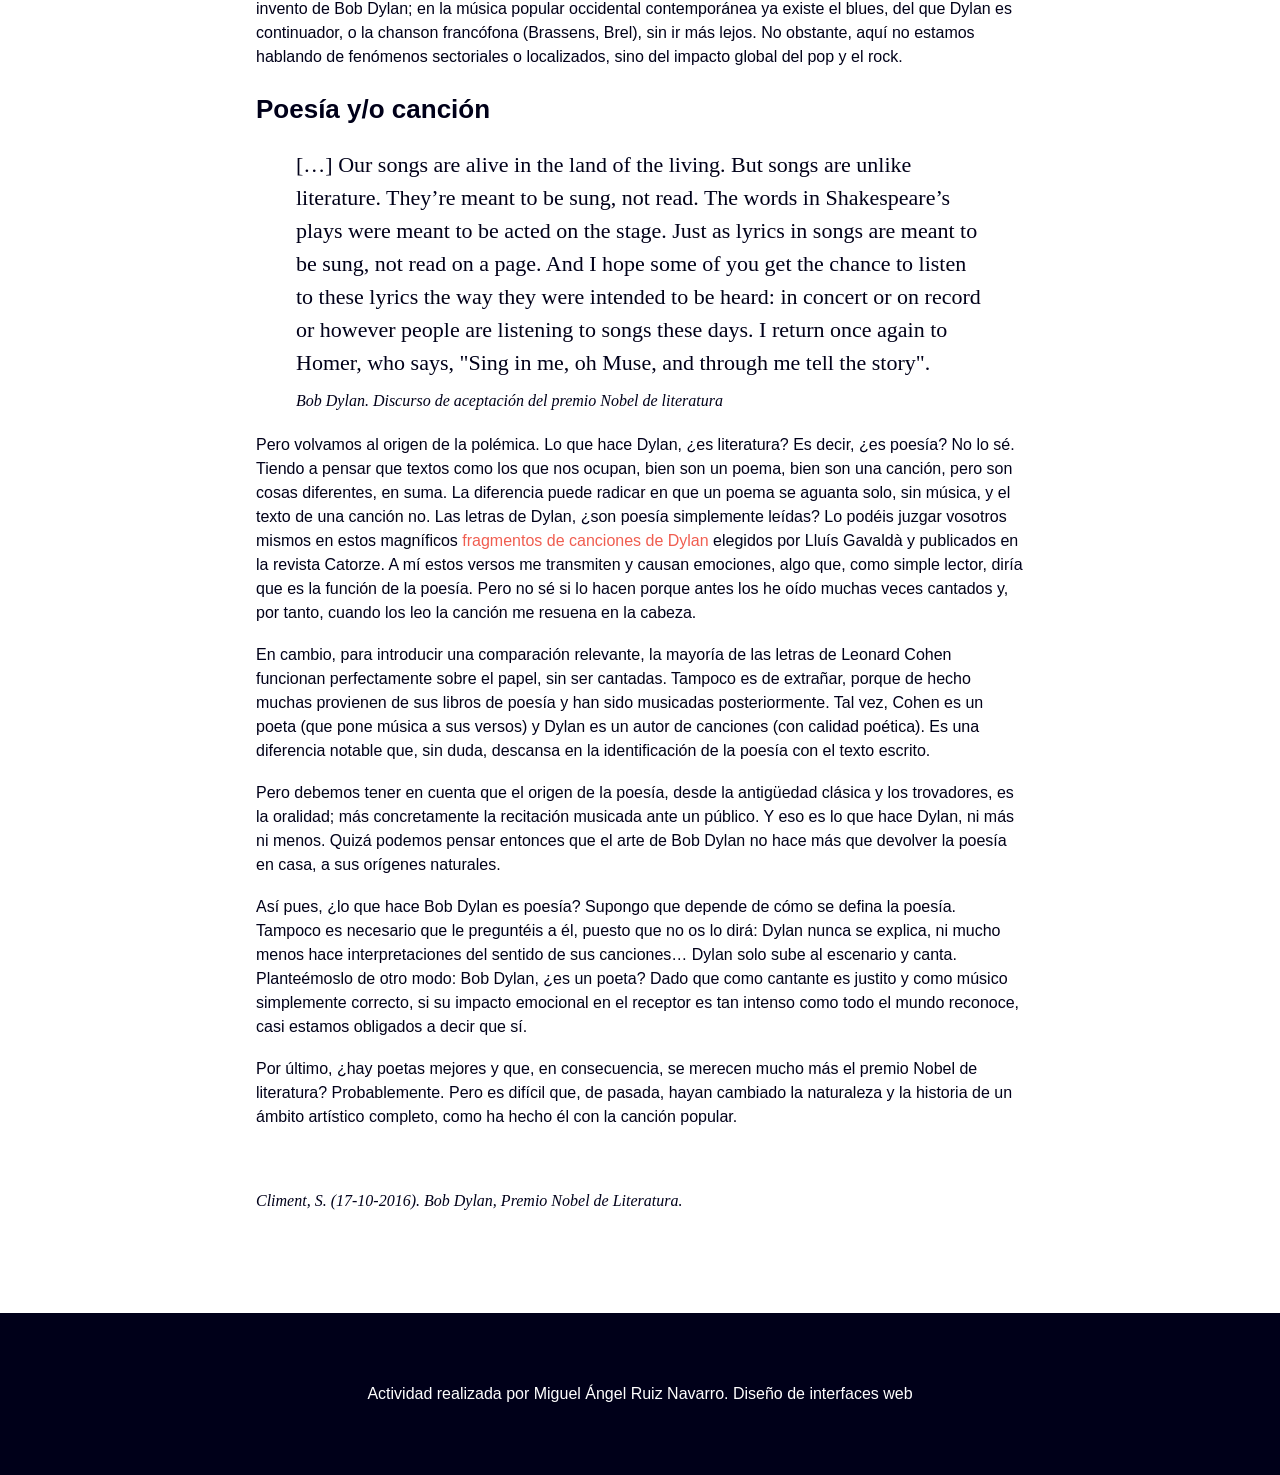
==== commit 711711a7: "Fix formatting in index.html for song fragments" ====
--- a/index.html
+++ b/index.html
@@ -204,7 +204,7 @@
                 un poema, bien son una canción, pero son cosas diferentes, en suma. La diferencia
                 puede radicar en que un poema se aguanta solo, sin música, y el texto de una canción
                 no. Las letras de Dylan, ¿son poesía simplemente leídas? Lo podéis juzgar vosotros
-                mismos en estos magníficos <span class="rojo"> fragmentos de canciones de Dylan</span>elegidos por Lluís
+                mismos en estos magníficos <span class="rojo"> fragmentos de canciones de Dylan</span> elegidos por Lluís
                 Gavaldà y publicados en la revista Catorze. A mí estos versos me transmiten y causan
                 emociones, algo que, como simple lector, diría que es la función de la poesía. Pero
                 no sé si lo hacen porque antes los he oído muchas veces cantados y, por tanto,
--- a/stylos.css
+++ b/stylos.css
@@ -99,11 +99,12 @@
 .articulo main .cita { margin: 0 40px 10px; font-family: Georgia, 'Times New Roman', Times, serif; font-size: 22px; }
 .articulo main .firma-cita { margin: 0 40px 20px; font-family: Georgia, 'Times New Roman', Times, serif; font-style: italic; }
 .articulo main .referencia { margin-top: 60px; font-family: Georgia, 'Times New Roman', Times, serif; font-style: italic; }
-.pie-media .rojo a {
-    color: rgb(240, 93, 80); /* Color solicitado */
-    text-decoration: none;     /* Quita el subrayado predeterminado del enlace */
+.pie-media .rojo  {
+    color: var(--coral); 
+    text-decoration: none;     
     font-weight: 600;
 }
+.rojo {color: var(--coral); }
 /* Adaptacion a movil: no reduce el texto a una miniatura. */
 @media (max-width: 900px) {
   body { font-size: 16px; }
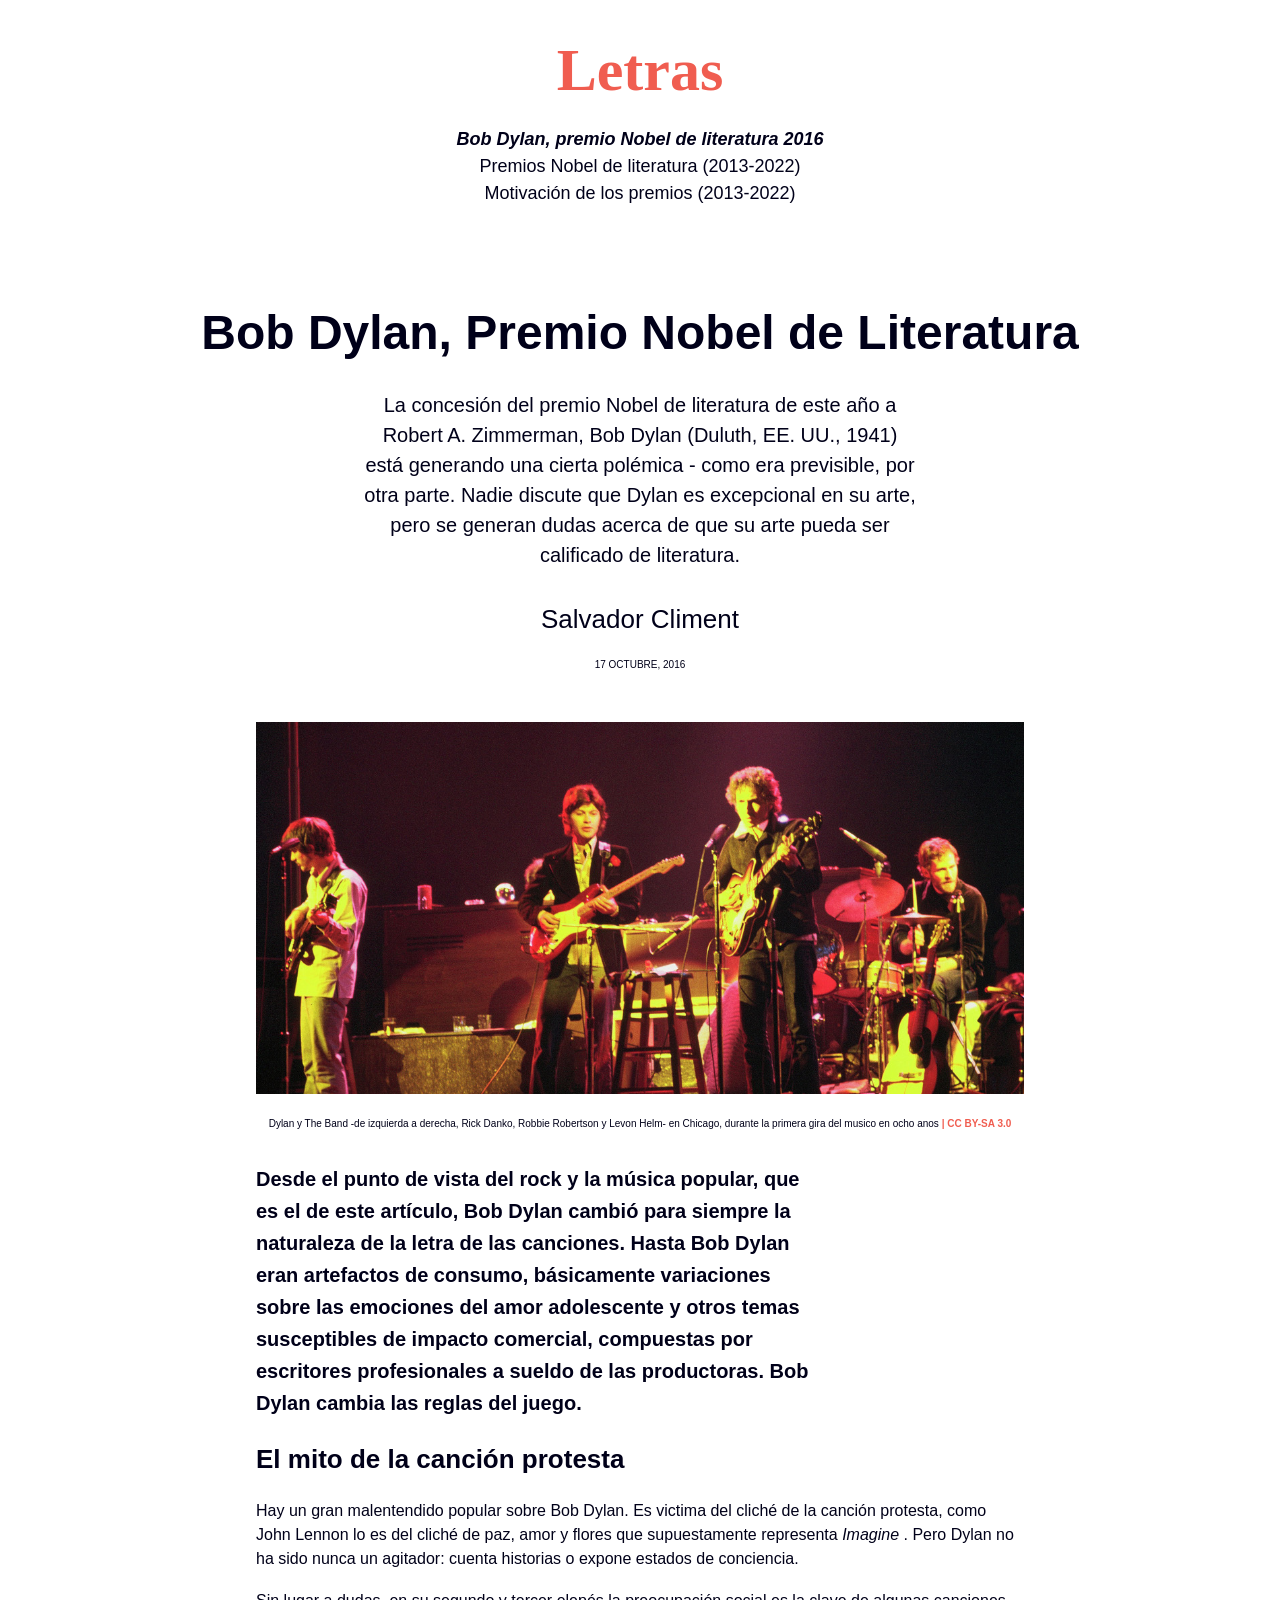
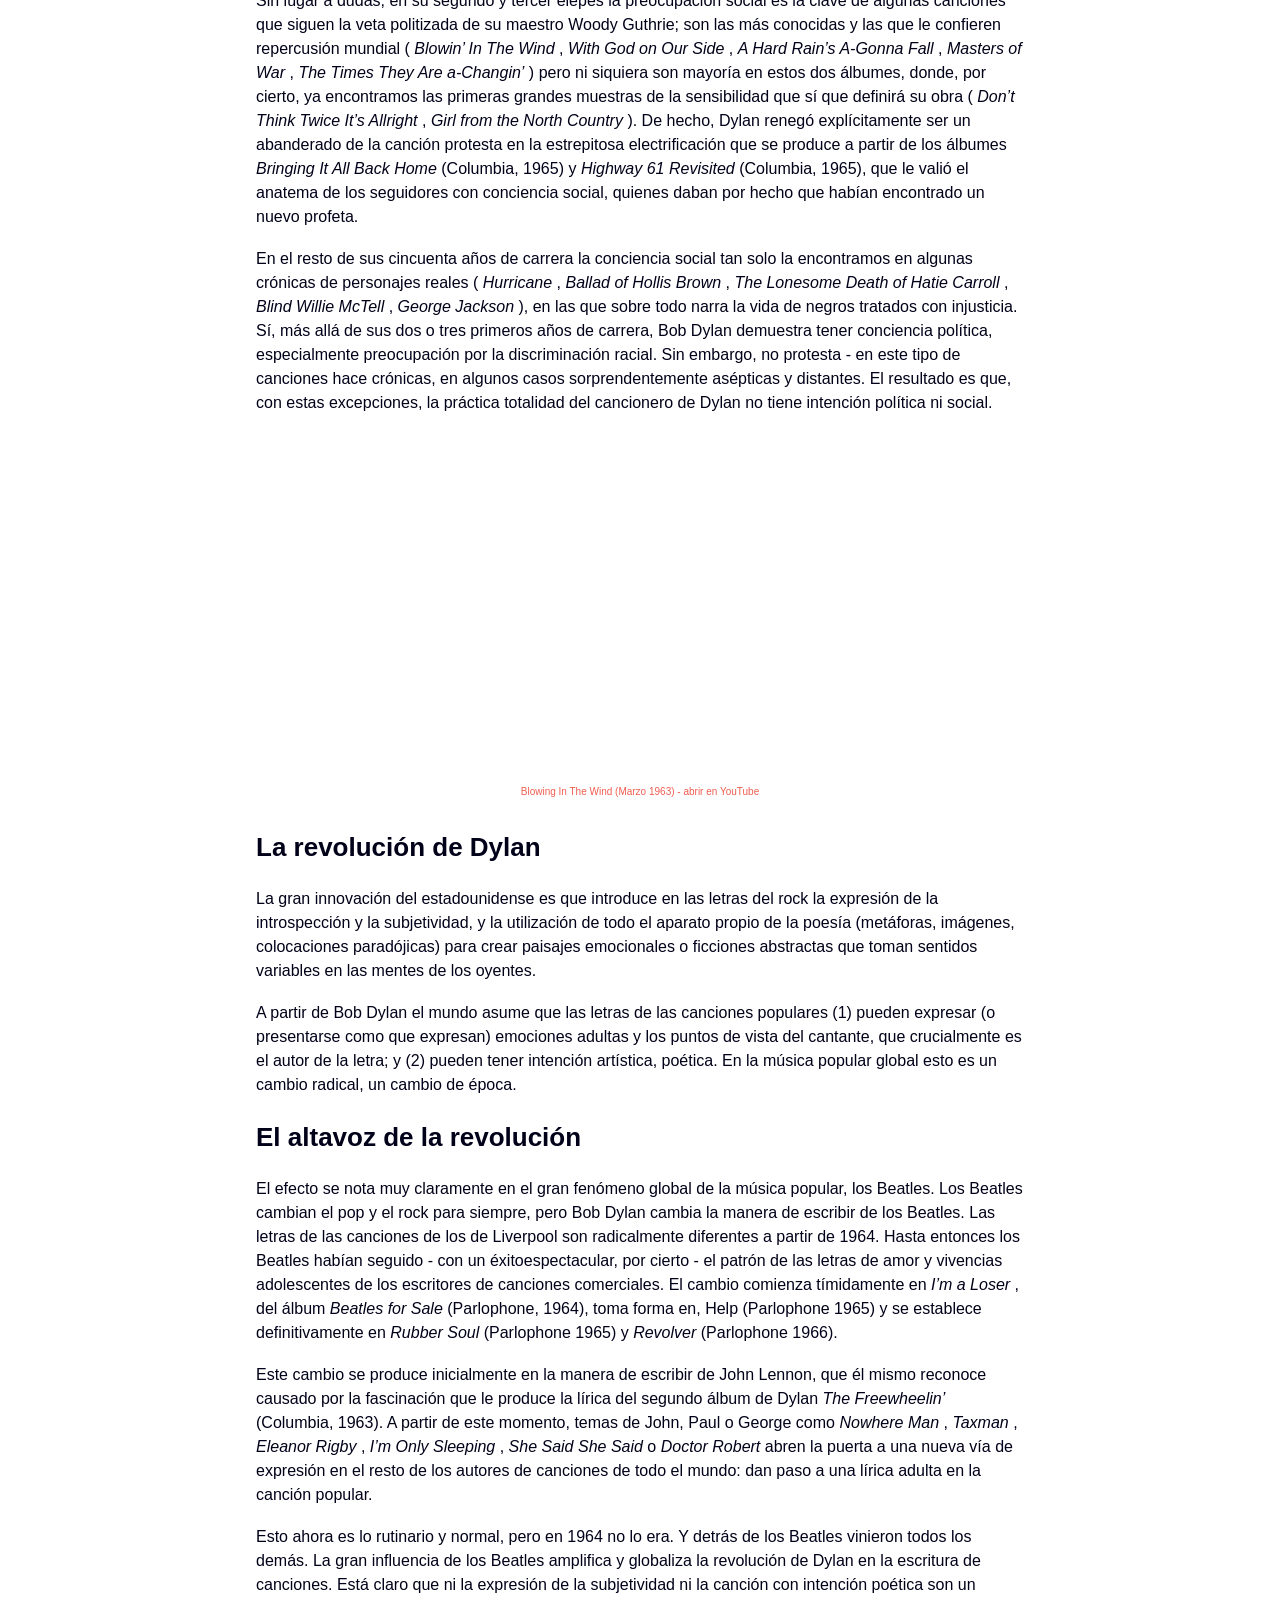
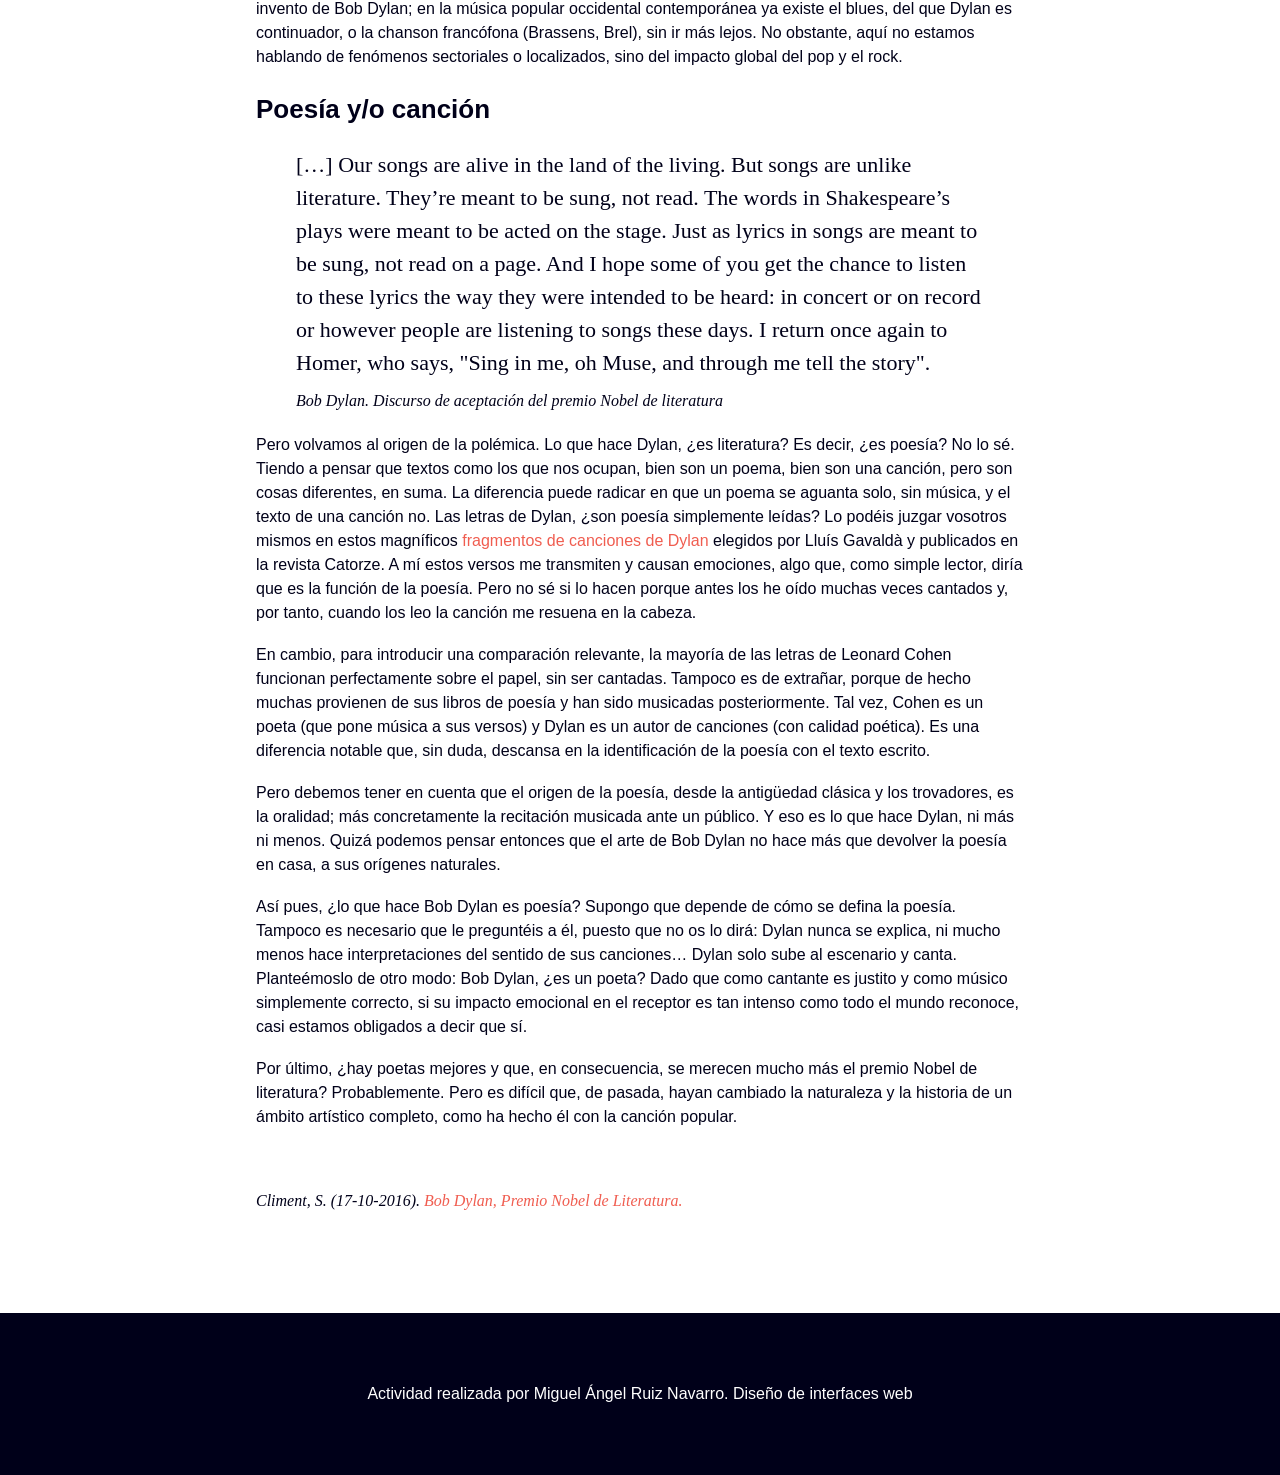
==== commit 96cdbab2: "Highlight Bob Dylan's Nobel Prize in reference" ====
--- a/index.html
+++ b/index.html
@@ -204,7 +204,7 @@
                 un poema, bien son una canción, pero son cosas diferentes, en suma. La diferencia
                 puede radicar en que un poema se aguanta solo, sin música, y el texto de una canción
                 no. Las letras de Dylan, ¿son poesía simplemente leídas? Lo podéis juzgar vosotros
-                mismos en estos magníficos <span class="rojo"> fragmentos de canciones de Dylan</span> elegidos por Lluís
+                mismos en estos magníficos <span class="rojo"> fragmentos de canciones de Dylan </span> elegidos por Lluís
                 Gavaldà y publicados en la revista Catorze. A mí estos versos me transmiten y causan
                 emociones, algo que, como simple lector, diría que es la función de la poesía. Pero
                 no sé si lo hacen porque antes los he oído muchas veces cantados y, por tanto,
@@ -246,7 +246,7 @@
             </p>
 
             <p class="referencia">
-                Climent, S. (17-10-2016). Bob Dylan, Premio Nobel de Literatura.
+                Climent, S. (17-10-2016).<span class="rojo"> Bob Dylan, Premio Nobel de Literatura.</span>
             </p>
         </main>
 
